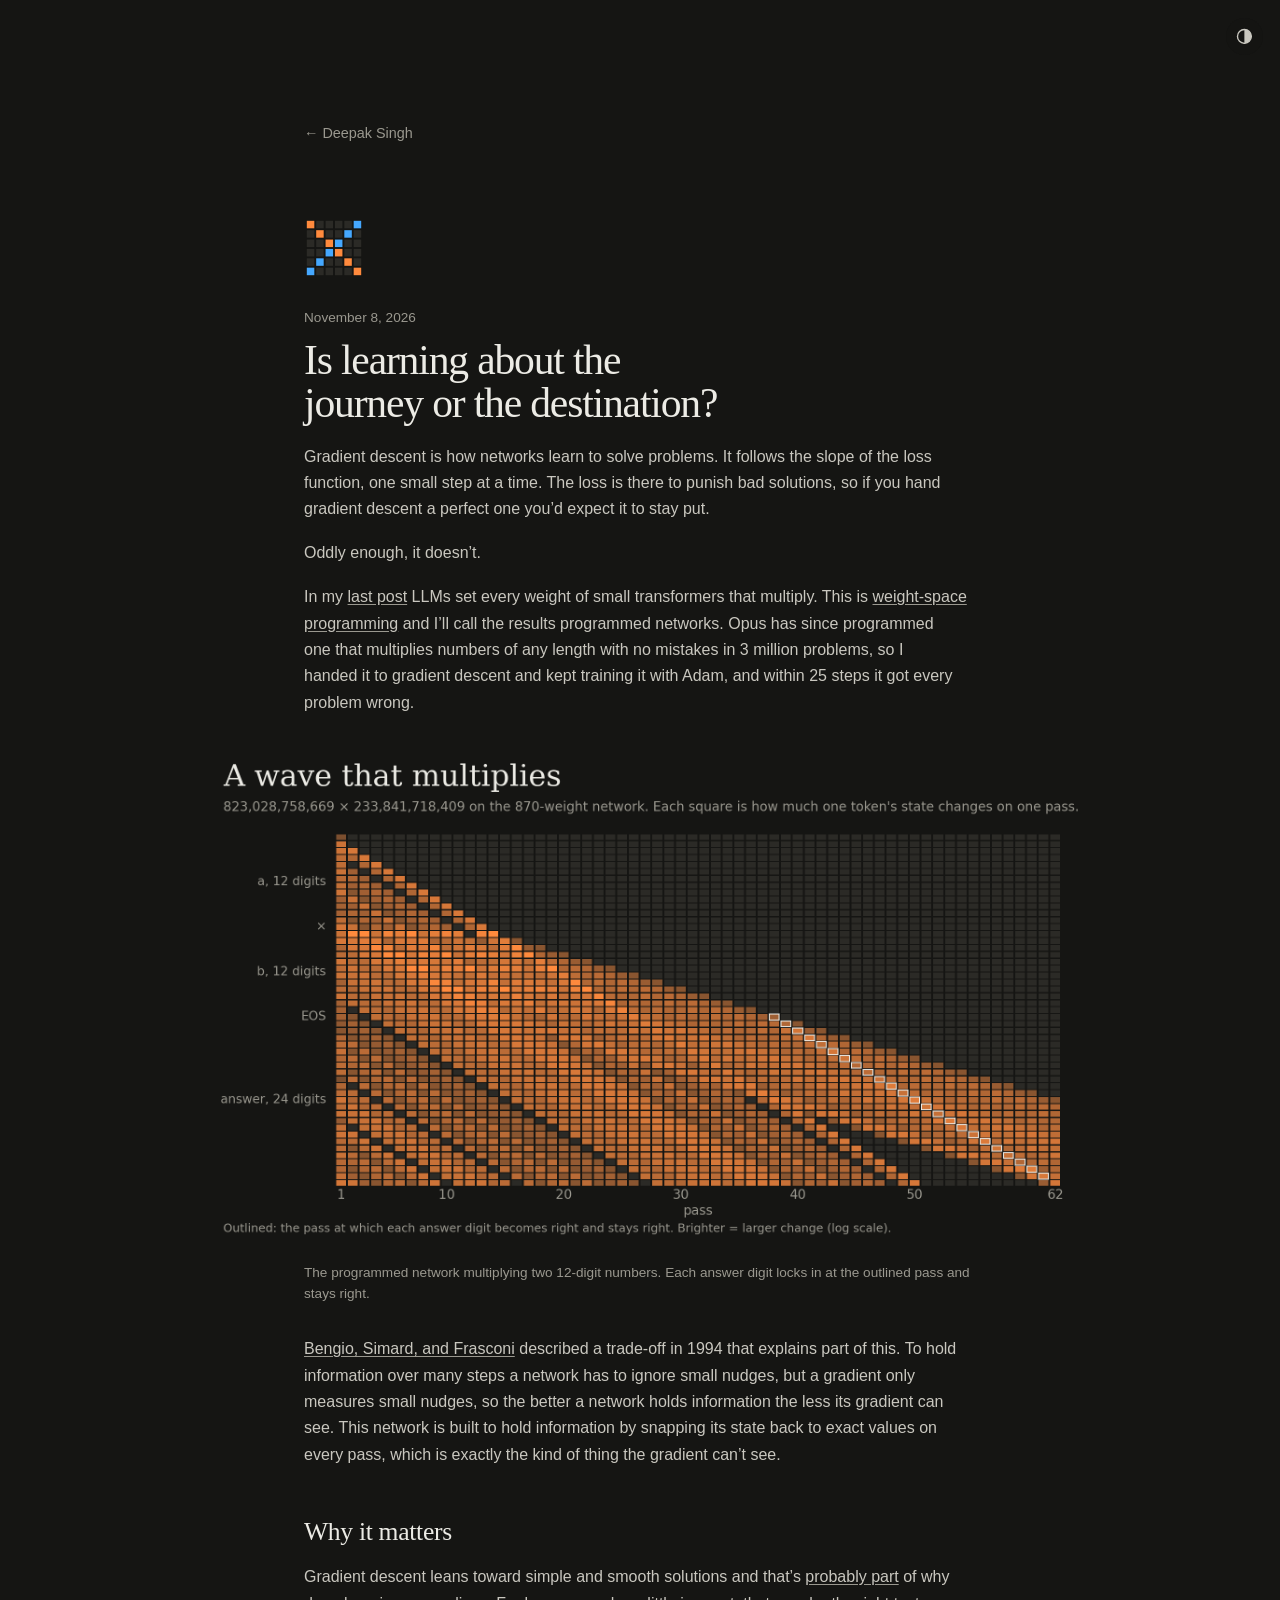
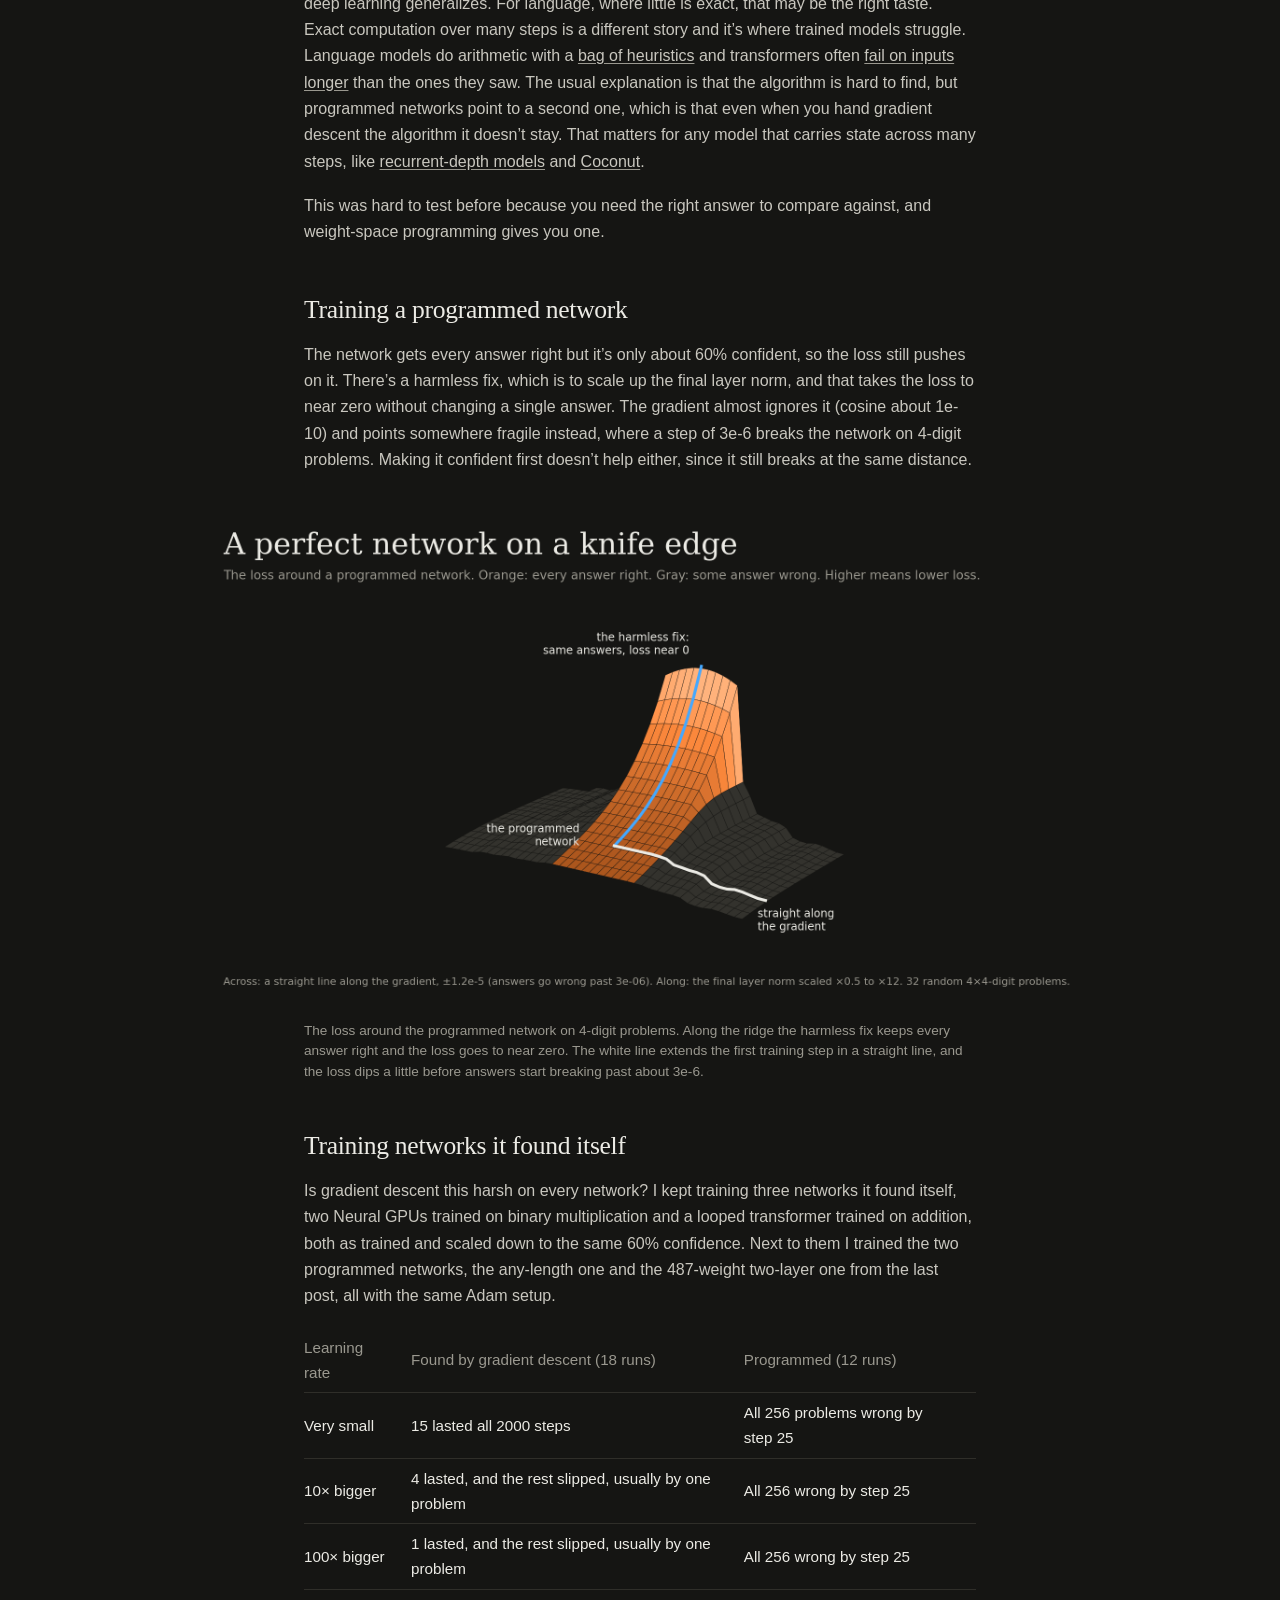
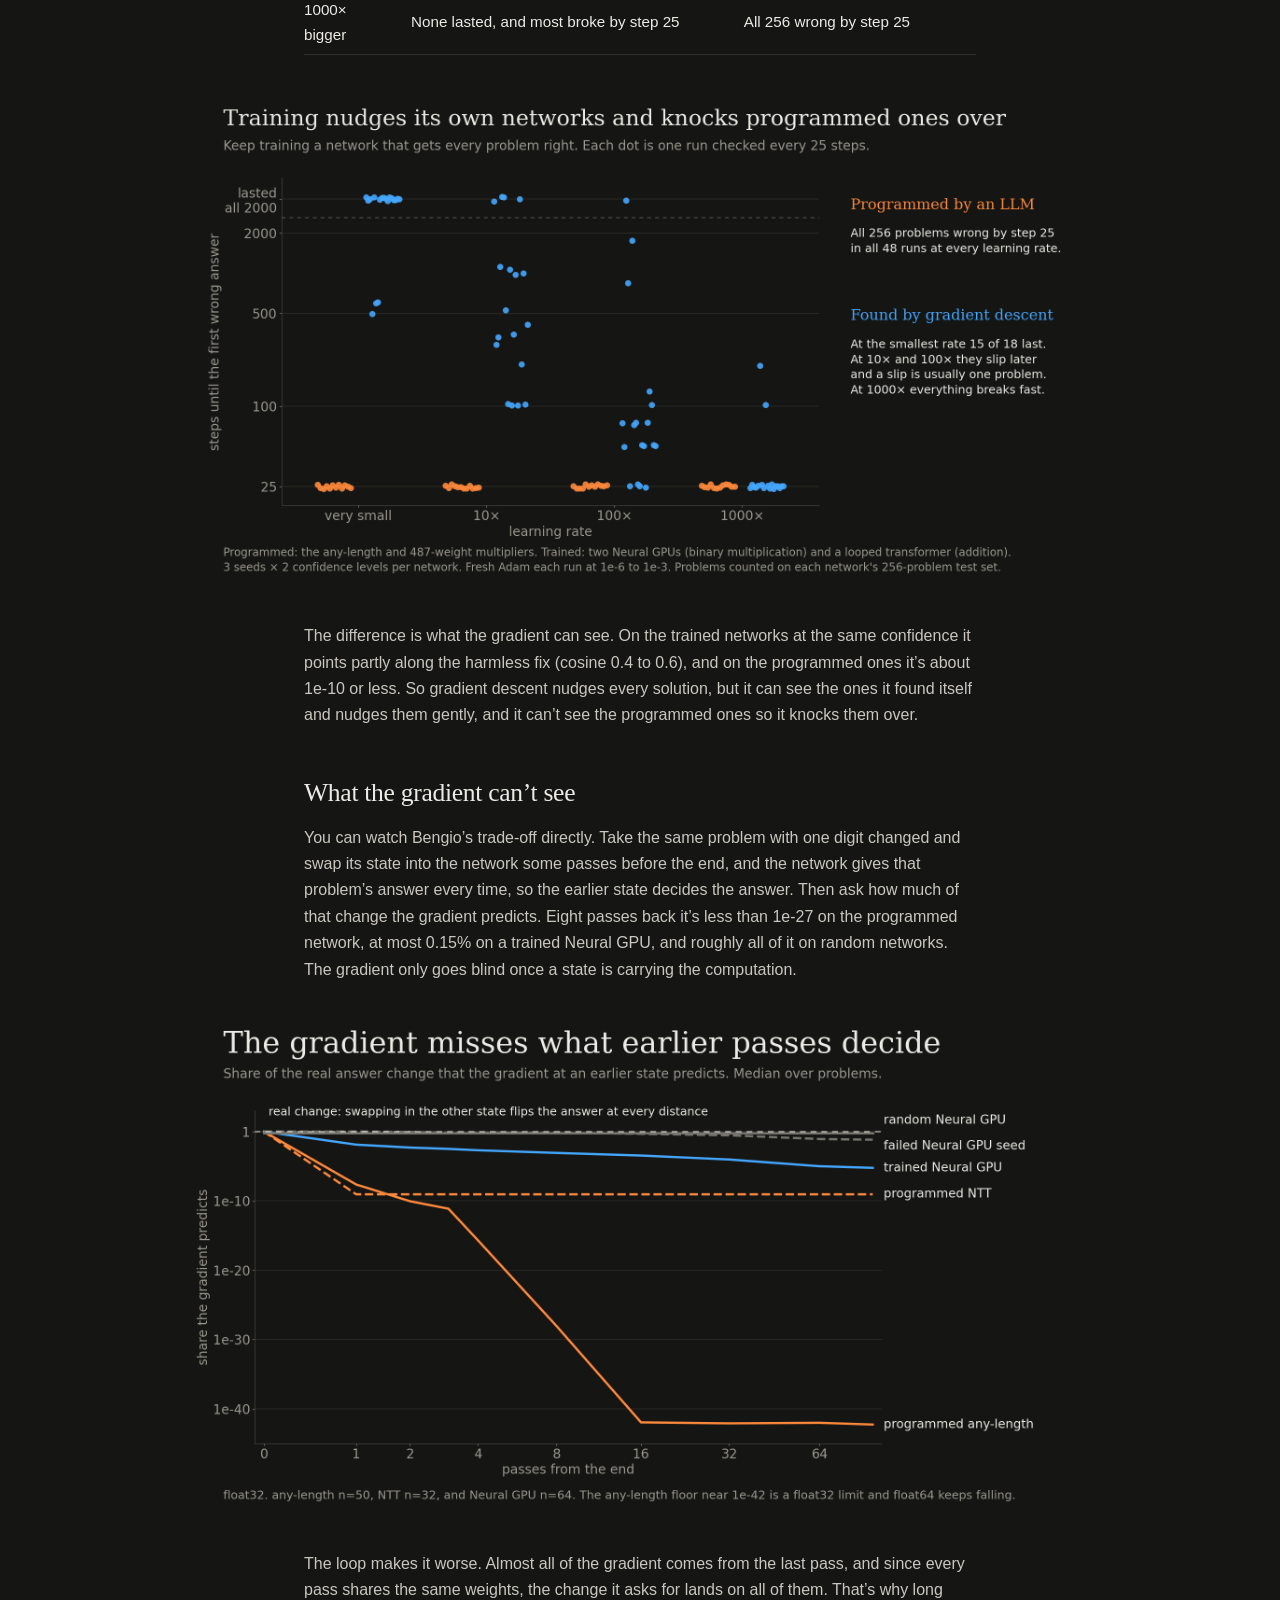
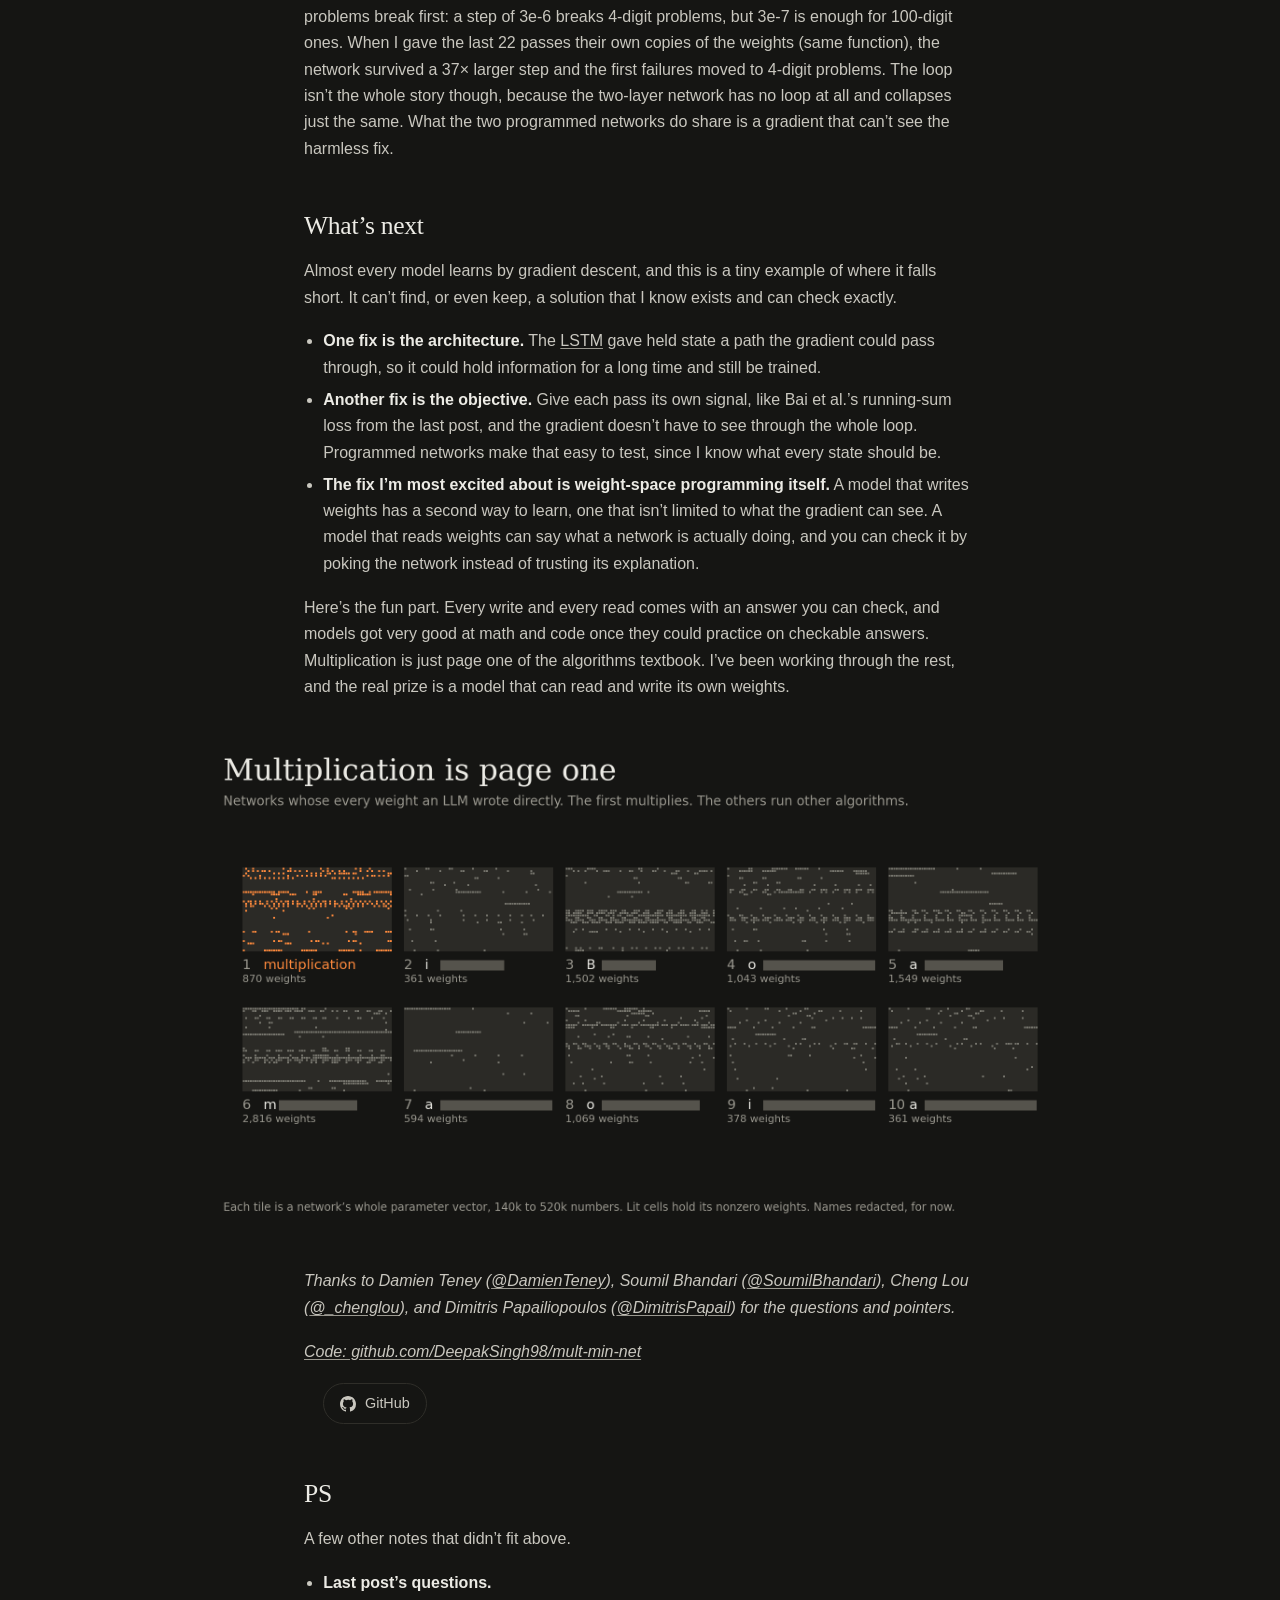
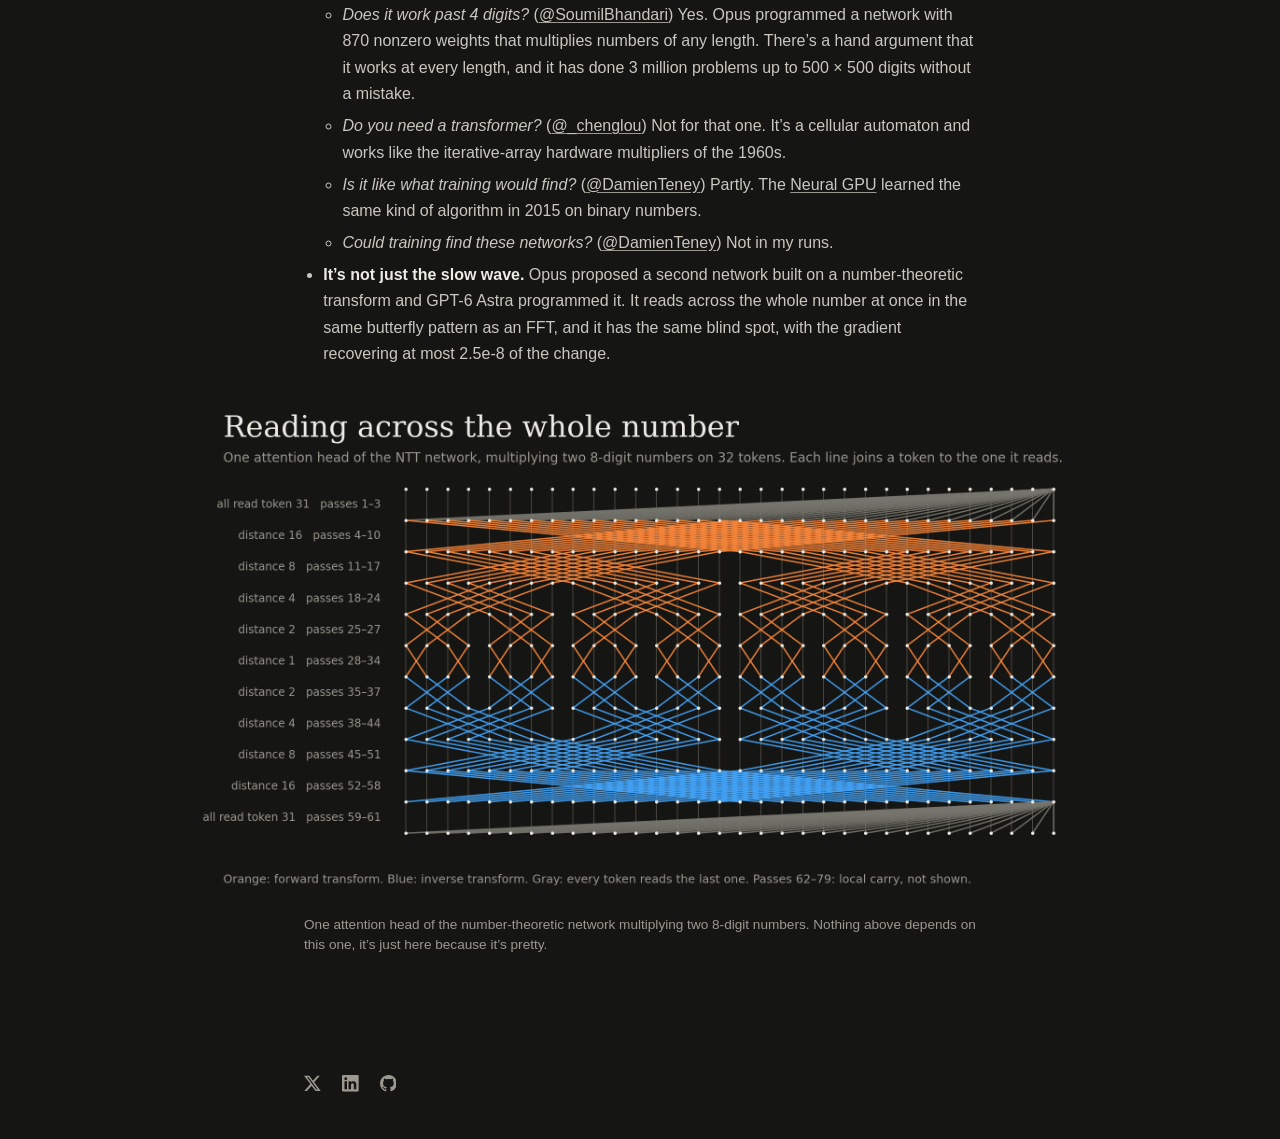
==== projects/journey-or-destination/index.html @ c7047b53 "Add the follow-up post: Is learning about the journey or the destination? Co-Authored-By: Claude Opu" ====
<!doctype html>
<html lang="en">
<head>
<meta charset="utf-8">
<meta name="viewport" content="width=device-width, initial-scale=1">
<title>Is learning about the journey or the destination? · Deepak Singh</title>
<meta name="description" content="Gradient descent is how networks learn to solve problems. If you hand it a perfect solution you’d expect it to stay put. Oddly enough, it doesn’t.">
<meta property="og:title" content="Is learning about the journey or the destination?">
<meta property="og:description" content="Gradient descent is how networks learn to solve problems. If you hand it a perfect solution you’d expect it to stay put. Oddly enough, it doesn’t.">
<meta property="og:type" content="article">
<meta property="og:url" content="https://deepaksingh98.github.io/projects/journey-or-destination/">
<meta property="og:image" content="https://deepaksingh98.github.io/projects/journey-or-destination/followup_landscape.png">
<meta name="twitter:card" content="summary_large_image">
<meta name="theme-color" content="#151513">
<link rel="icon" href="../../assets/favicon.svg" type="image/svg+xml">
<link rel="stylesheet" href="../../assets/style.css">
<script src="../../assets/theme.js"></script>
</head>
<body>
<div class="page">
  <button class="theme-toggle" type="button" aria-label="Toggle dark mode"><svg aria-hidden="true"><use href="../../assets/icons.svg#contrast"/></svg></button>
  <main>
    <a class="back" href="../../">← Deepak Singh</a>

    <article class="detail post">
      <svg class="icon" aria-hidden="true"><use href="../../assets/icons.svg#mult"/></svg>
      <p class="date">November 8, 2026</p>
      <h1>Is learning about the journey or the destination?</h1>

      <p>Gradient descent is how networks learn to solve problems. It follows the slope of the loss function, one small step at a time. The loss is there to punish bad solutions, so if you hand gradient descent a perfect one you’d expect it to stay put.</p>

      <p>Oddly enough, it doesn’t.</p>

      <p>In my <a href="https://deepaksingh98.github.io/projects/mult-min-net/">last post</a> LLMs set every weight of small transformers that multiply. This is <a href="https://rikiyat.github.io/blog/weight-space-programming/">weight-space programming</a> and I’ll call the results programmed networks. Opus has since programmed one that multiplies numbers of any length with no mistakes in 3 million problems, so I handed it to gradient descent and kept training it with Adam, and within 25 steps it got every problem wrong.</p>

      <figure>
        <img src="followup_anylen_wave.png" width="1920" height="1080" alt="A wave that multiplies">
        <figcaption>The programmed network multiplying two 12-digit numbers. Each answer digit locks in at the outlined pass and stays right.</figcaption>
      </figure>

      <p><a href="https://doi.org/10.1109/72.279181">Bengio, Simard, and Frasconi</a> described a trade-off in 1994 that explains part of this. To hold information over many steps a network has to ignore small nudges, but a gradient only measures small nudges, so the better a network holds information the less its gradient can see. This network is built to hold information by snapping its state back to exact values on every pass, which is exactly the kind of thing the gradient can’t see.</p>

      <h2>Why it matters</h2>
      <p>Gradient descent leans toward simple and smooth solutions and that’s <a href="https://arxiv.org/abs/2208.12591">probably part</a> of why deep learning generalizes. For language, where little is exact, that may be the right taste. Exact computation over many steps is a different story and it’s where trained models struggle. Language models do arithmetic with a <a href="https://arxiv.org/abs/2410.21272">bag of heuristics</a> and transformers often <a href="https://arxiv.org/abs/2207.02098">fail on inputs longer</a> than the ones they saw. The usual explanation is that the algorithm is hard to find, but programmed networks point to a second one, which is that even when you hand gradient descent the algorithm it doesn’t stay. That matters for any model that carries state across many steps, like <a href="https://arxiv.org/abs/2502.05171">recurrent-depth models</a> and <a href="https://arxiv.org/abs/2412.06769">Coconut</a>.</p>
      <p>This was hard to test before because you need the right answer to compare against, and weight-space programming gives you one.</p>

      <h2>Training a programmed network</h2>
      <p>The network gets every answer right but it’s only about 60% confident, so the loss still pushes on it. There’s a harmless fix, which is to scale up the final layer norm, and that takes the loss to near zero without changing a single answer. The gradient almost ignores it (cosine about 1e-10) and points somewhere fragile instead, where a step of 3e-6 breaks the network on 4-digit problems. Making it confident first doesn’t help either, since it still breaks at the same distance.</p>

      <figure>
        <img src="followup_landscape.png" width="1920" height="1080" alt="A perfect network on a knife edge" loading="lazy">
        <figcaption>The loss around the programmed network on 4-digit problems. Along the ridge the harmless fix keeps every answer right and the loss goes to near zero. The white line extends the first training step in a straight line, and the loss dips a little before answers start breaking past about 3e-6.</figcaption>
      </figure>

      <h2>Training networks it found itself</h2>
      <p>Is gradient descent this harsh on every network? I kept training three networks it found itself, two Neural GPUs trained on binary multiplication and a looped transformer trained on addition, both as trained and scaled down to the same 60% confidence. Next to them I trained the two programmed networks, the any-length one and the 487-weight two-layer one from the last post, all with the same Adam setup.</p>

      <table>
        <thead><tr><th>Learning rate</th><th>Found by gradient descent (18 runs)</th><th>Programmed (12 runs)</th></tr></thead>
        <tbody>
          <tr><td>Very small</td><td>15 lasted all 2000 steps</td><td>All 256 problems wrong by step 25</td></tr>
          <tr><td>10× bigger</td><td>4 lasted, and the rest slipped, usually by one problem</td><td>All 256 wrong by step 25</td></tr>
          <tr><td>100× bigger</td><td>1 lasted, and the rest slipped, usually by one problem</td><td>All 256 wrong by step 25</td></tr>
          <tr><td>1000× bigger</td><td>None lasted, and most broke by step 25</td><td>All 256 wrong by step 25</td></tr>
        </tbody>
      </table>

      <figure>
        <img src="followup_train.png" width="1920" height="1080" alt="Training nudges its own networks and knocks programmed ones over" loading="lazy">
      </figure>

      <p>The difference is what the gradient can see. On the trained networks at the same confidence it points partly along the harmless fix (cosine 0.4 to 0.6), and on the programmed ones it’s about 1e-10 or less. So gradient descent nudges every solution, but it can see the ones it found itself and nudges them gently, and it can’t see the programmed ones so it knocks them over.</p>

      <h2>What the gradient can’t see</h2>
      <p>You can watch Bengio’s trade-off directly. Take the same problem with one digit changed and swap its state into the network some passes before the end, and the network gives that problem’s answer every time, so the earlier state decides the answer. Then ask how much of that change the gradient predicts. Eight passes back it’s less than 1e-27 on the programmed network, at most 0.15% on a trained Neural GPU, and roughly all of it on random networks. The gradient only goes blind once a state is carrying the computation.</p>

      <figure>
        <img src="followup_tension.png" width="1920" height="1080" alt="The gradient misses what earlier passes decide" loading="lazy">
      </figure>

      <p>The loop makes it worse. Almost all of the gradient comes from the last pass, and since every pass shares the same weights, the change it asks for lands on all of them. That’s why long problems break first: a step of 3e-6 breaks 4-digit problems, but 3e-7 is enough for 100-digit ones. When I gave the last 22 passes their own copies of the weights (same function), the network survived a 37× larger step and the first failures moved to 4-digit problems. The loop isn’t the whole story though, because the two-layer network has no loop at all and collapses just the same. What the two programmed networks do share is a gradient that can’t see the harmless fix.</p>

      <h2>What’s next</h2>
      <p>Almost every model learns by gradient descent, and this is a tiny example of where it falls short. It can’t find, or even keep, a solution that I know exists and can check exactly.</p>

      <ul>
        <li><strong>One fix is the architecture.</strong> The <a href="https://doi.org/10.1162/neco.1997.9.8.1735">LSTM</a> gave held state a path the gradient could pass through, so it could hold information for a long time and still be trained.</li>
        <li><strong>Another fix is the objective.</strong> Give each pass its own signal, like Bai et al.’s running-sum loss from the last post, and the gradient doesn’t have to see through the whole loop. Programmed networks make that easy to test, since I know what every state should be.</li>
        <li><strong>The fix I’m most excited about is weight-space programming itself.</strong> A model that writes weights has a second way to learn, one that isn’t limited to what the gradient can see. A model that reads weights can say what a network is actually doing, and you can check it by poking the network instead of trusting its explanation.</li>
      </ul>

      <p>Here’s the fun part. Every write and every read comes with an answer you can check, and models got very good at math and code once they could practice on checkable answers. Multiplication is just page one of the algorithms textbook. I’ve been working through the rest, and the real prize is a model that can read and write its own weights.</p>

      <figure>
        <img src="followup_teaser.png" width="1920" height="1080" alt="Multiplication is page one: the multiplier's weights next to nine other programmed networks with their names redacted" loading="lazy">
      </figure>

      <p><em>Thanks to Damien Teney (<a href="https://x.com/DamienTeney">@DamienTeney</a>), Soumil Bhandari (<a href="https://x.com/SoumilBhandari">@SoumilBhandari</a>), Cheng Lou (<a href="https://x.com/_chenglou">@_chenglou</a>), and Dimitris Papailiopoulos (<a href="https://x.com/DimitrisPapail">@DimitrisPapail</a>) for the questions and pointers.</em></p>

      <p><em><a href="https://github.com/DeepakSingh98/mult-min-net/tree/main/followup">Code: github.com/DeepakSingh98/mult-min-net</a></em></p>

      <ul class="links">
        <li><a href="https://github.com/DeepakSingh98/mult-min-net/tree/main/followup"><svg aria-hidden="true"><use href="../../assets/icons.svg#github"/></svg>GitHub</a></li>
      </ul>

      <h2>PS</h2>
      <p>A few other notes that didn’t fit above.</p>
      <ul>
        <li><strong>Last post’s questions.</strong>
          <ul>
            <li><em>Does it work past 4 digits?</em> (<a href="https://x.com/SoumilBhandari">@SoumilBhandari</a>) Yes. Opus programmed a network with 870 nonzero weights that multiplies numbers of any length. There’s a hand argument that it works at every length, and it has done 3 million problems up to 500 × 500 digits without a mistake.</li>
            <li><em>Do you need a transformer?</em> (<a href="https://x.com/_chenglou">@_chenglou</a>) Not for that one. It’s a cellular automaton and works like the iterative-array hardware multipliers of the 1960s.</li>
            <li><em>Is it like what training would find?</em> (<a href="https://x.com/DamienTeney">@DamienTeney</a>) Partly. The <a href="https://arxiv.org/abs/1511.08228">Neural GPU</a> learned the same kind of algorithm in 2015 on binary numbers.</li>
            <li><em>Could training find these networks?</em> (<a href="https://x.com/DamienTeney">@DamienTeney</a>) Not in my runs.</li>
          </ul>
        </li>
        <li><strong>It’s not just the slow wave.</strong> Opus proposed a second network built on a number-theoretic transform and GPT-6 Astra programmed it. It reads across the whole number at once in the same butterfly pattern as an FFT, and it has the same blind spot, with the gradient recovering at most 2.5e-8 of the change.</li>
      </ul>

      <figure>
        <img src="followup_ntt_butterfly.png" width="1920" height="1080" alt="Reading across the whole number" loading="lazy">
        <figcaption>One attention head of the number-theoretic network multiplying two 8-digit numbers. Nothing above depends on this one, it’s just here because it’s pretty.</figcaption>
      </figure>
    </article>
  </main>

  <footer class="social">
    <a href="https://x.com/deepaksinghml" aria-label="X" title="X"><svg aria-hidden="true"><use href="../../assets/icons.svg#x"/></svg></a>
    <a href="https://www.linkedin.com/in/deepak-t-singh/" aria-label="LinkedIn" title="LinkedIn"><svg aria-hidden="true"><use href="../../assets/icons.svg#linkedin"/></svg></a>
    <a href="https://github.com/DeepakSingh98" aria-label="GitHub" title="GitHub"><svg aria-hidden="true"><use href="../../assets/icons.svg#github"/></svg></a>
  </footer>
</div>
</body>
</html>
---- assets/style.css ----
/* Personal site. Plain CSS, no build step, no external fonts or scripts. */
/* Dark by default; the toggle sets data-theme="light" for the light palette. Rules: style/STYLE.md. */
:root {
  --paper: #151513;
  --ink: #ecebe5;
  --ink-2: #c9c7bf;
  --mute: #9a988f;
  --rule: #2f2e29;
  --wash: #21201d;
  --cell: #2b2a26;
  --accent: #ff8a3d;
  --blue: #45a8ff;
  --green: #6fd08c;
  --serif: "Iowan Old Style", Charter, "Bitstream Charter", "Sitka Text", Cambria, Georgia, serif;
  --sans: -apple-system, BlinkMacSystemFont, "Segoe UI", "Helvetica Neue", Helvetica, Arial, sans-serif;
  --mono: ui-monospace, SFMono-Regular, Menlo, Consolas, "Liberation Mono", monospace;
  --column: 42rem;
  --plate: 56rem;
  color-scheme: dark;
}
:root[data-theme="light"] {
  --paper: #f8f6f0;
  --ink: #1a1b1a;
  --ink-2: #3b3d39;
  --mute: #6a6c64;
  --rule: #e2ded3;
  --wash: #efebe1;
  --cell: #e2ded3;
  --accent: #b44f0a;
  --blue: #1b6fc4;
  --green: #1f8a52;
  color-scheme: light;
}

* { box-sizing: border-box; }
html { -webkit-text-size-adjust: 100%; text-size-adjust: 100%; }
body {
  margin: 0;
  background: var(--paper);
  color: var(--ink);
  font: 16px/1.65 var(--sans);
  font-feature-settings: "kern", "liga";
  -webkit-font-smoothing: antialiased;
  transition: background-color 0.25s ease, color 0.25s ease;
}
a { color: inherit; }
::selection { background: var(--accent); color: #151513; }
img { display: block; max-width: 100%; }
:focus-visible { outline: 2px solid var(--accent); outline-offset: 3px; border-radius: 3px; }

/* Layout: one column, footer pinned to the bottom of short pages. */
.page {
  max-width: calc(var(--column) + 4rem);
  min-height: 100vh;
  min-height: 100svh;
  margin: 0 auto;
  padding: 7.5rem 2rem 2.5rem;
  display: flex;
  flex-direction: column;
}
main { flex: 1; }

.theme-toggle {
  position: absolute;
  top: 1.1rem;
  right: 1.1rem;
  z-index: 2;
  width: 2.3rem;
  height: 2.3rem;
  display: grid;
  place-items: center;
  padding: 0;
  border: 0;
  border-radius: 999px;
  background: color-mix(in srgb, var(--paper) 70%, transparent);
  -webkit-backdrop-filter: blur(8px);
  backdrop-filter: blur(8px);
  color: var(--ink-2);
  cursor: pointer;
  transition: color 0.18s ease, background-color 0.18s ease;
}
.theme-toggle:hover { color: var(--ink); background: var(--paper); }
.theme-toggle svg { width: 1.05rem; height: 1.05rem; }

h1 { font: 400 3rem/1.05 var(--serif); letter-spacing: -0.028em; margin: 0; text-wrap: balance; }
h2 { font: 400 1.6rem/1.25 var(--serif); letter-spacing: -0.012em; color: var(--ink); margin: 0 0 1.2rem; }
.lede { font: 400 1.3rem/1.5 var(--serif); letter-spacing: -0.006em; margin: 0; text-wrap: pretty; }

/* Home: edge-to-edge photo that dissolves into the page, the name set where it fades. */
.hero { position: relative; margin: 0; aspect-ratio: 4 / 1; min-height: 200px; overflow: hidden; }
.hero img { width: 100%; height: 100%; object-fit: cover; object-position: 20% 100%; }
.hero::after { content: ""; position: absolute; inset: 0 0 -2px; background: linear-gradient(to bottom, transparent 88%, var(--paper) 100%); }
:root:not([data-theme="light"]) .hero img { filter: brightness(0.82) saturate(0.9); }
.hero figcaption {
  position: absolute;
  z-index: 1;
  bottom: 0.9rem;
  right: max(2rem, calc((100% - var(--column)) / 2));
  font-size: 0.72rem;
  color: var(--mute);
}
.home { min-height: 0; padding-top: 1.6rem; padding-bottom: 7rem; position: relative; }

.social { display: flex; align-items: center; gap: 0.35rem; margin: 0.9rem 0 0 -0.45rem; }
.social a { display: grid; place-items: center; width: 2rem; height: 2rem; border-radius: 999px; color: var(--mute); transition: color 0.18s ease, background-color 0.18s ease; }
.social a:hover { color: var(--ink); background: var(--wash); }
.social svg { width: 1.05rem; height: 1.05rem; }

.about { max-width: 34rem; margin-top: 3.5rem; }
.about p { margin: 0 0 1rem; color: var(--ink-2); text-wrap: pretty; }
.about .lede { color: var(--ink); margin-bottom: 1.5rem; }
.bio { list-style: none; margin: 0 0 1.5rem; padding: 0; color: var(--ink-2); }
.bio li { position: relative; padding-left: 1.1rem; margin-bottom: 0.4rem; text-wrap: pretty; }
.bio li::before { content: ""; position: absolute; left: 0; top: 0.82em; width: 0.42rem; height: 1px; background: var(--mute); }

.work { margin-top: 4.5rem; }

/* Project list */
.projects { list-style: none; margin: -0.7rem 0; padding: 0; }
.project {
  display: grid;
  grid-template-columns: 2.75rem 1fr auto;
  gap: 1.1rem;
  align-items: center;
  margin: 0 -0.8rem;
  padding: 0.7rem 0.8rem;
  border-radius: 12px;
  text-decoration: none;
  transition: background-color 0.18s ease;
}
.project:hover { background: var(--wash); }
.project .name { display: block; font: 400 1.25rem/1.3 var(--serif); letter-spacing: -0.008em; }
.project .desc { display: block; font-size: 0.9rem; line-height: 1.45; color: var(--mute); margin-top: 0.1rem; text-wrap: balance; }
.project .arrow { color: var(--accent); opacity: 0; transform: translateX(-5px); transition: opacity 0.18s ease, transform 0.18s ease; }
.project:hover .arrow, .project:focus-visible .arrow { opacity: 1; transform: none; }
.icon { display: block; width: 2.75rem; height: 2.75rem; color: var(--ink); }

/* Project page */
.back { display: inline-block; font-size: 0.9rem; color: var(--mute); text-decoration: none; margin-bottom: 4.5rem; transition: color 0.18s ease; }
.back:hover { color: var(--ink); }
.detail { max-width: 34rem; }
.detail .icon { width: 3.75rem; height: 3.75rem; margin-bottom: 1.8rem; }
.detail h1 { margin-bottom: 1.1rem; }
.detail .lede { margin-bottom: 1.4rem; }
.detail p { margin: 0 0 1.1rem; color: var(--ink-2); text-wrap: pretty; }
.detail figure { margin: 2rem 0; }
.detail figure img { width: 100%; height: auto; }
:root[data-theme="light"] .detail figure img { border-radius: 10px; }
.links { list-style: none; display: flex; flex-wrap: wrap; gap: 0.7rem; margin: 2.4rem 0 0; padding: 0; }
.links a {
  display: inline-flex;
  align-items: center;
  gap: 0.55rem;
  padding: 0.5rem 1rem;
  border: 1px solid var(--rule);
  border-radius: 999px;
  font-size: 0.9rem;
  text-decoration: none;
  transition: background-color 0.18s ease, border-color 0.18s ease;
}
.links a:hover { background: var(--wash); border-color: var(--wash); }
.links svg { width: 1rem; height: 1rem; }
.links .ext { color: var(--mute); }

footer.social { margin-top: 5rem; }

/* Long-form post on a project page */
.post { max-width: var(--column); }
.post .date { font-size: 0.85rem; color: var(--mute); margin: 0 0 0.6rem; }
.post h1 { font-size: 2.6rem; }
.post h2 { margin: 3rem 0 1rem; }
.post ul { margin: 0 0 1.1rem; padding-left: 1.2rem; color: var(--ink-2); }
.post li { margin-bottom: 0.35rem; text-wrap: pretty; }
.post li > ul { margin: 0.35rem 0 0; }
.post strong { color: var(--ink); font-weight: 600; }
.post code { font-family: var(--mono); font-size: 0.85em; padding: 0.05em 0.3em; border-radius: 4px; background: var(--wash); color: var(--ink); }
.post p a, .post li a { text-decoration-color: var(--mute); text-underline-offset: 0.15em; }
.post p a:hover, .post li a:hover { text-decoration-color: var(--accent); }
.post table { border-collapse: collapse; margin: 0.4rem 0 1.4rem; font-size: 0.95rem; }
.post th, .post td { padding: 0.45rem 1.4rem 0.45rem 0; border-bottom: 1px solid var(--rule); text-align: left; }
.post th { font-weight: 500; color: var(--mute); }
.post .num { text-align: right; padding-right: 0; font-variant-numeric: tabular-nums; }
.post figure { margin: 2rem 0; }
.detail figcaption { margin-top: 0.7rem; font-size: 0.85rem; line-height: 1.5; color: var(--mute); text-wrap: pretty; }

/* Plates run wider than the text; their captions stay on the reading column. */
@media (min-width: 62rem) {
  .post figure { width: var(--plate); margin-left: calc((var(--column) - var(--plate)) / 2); }
  .post figcaption { max-width: var(--column); margin-left: auto; margin-right: auto; }
}

@media (max-width: 640px) {
  .page { padding: 4.5rem 1.4rem 2rem; }
  .theme-toggle { top: 0.8rem; right: 0.8rem; }
  h1 { font-size: 2.5rem; }
  .post h1 { font-size: 2.05rem; }
  h2, .post h2 { font-size: 1.4rem; }
  .hero { aspect-ratio: auto; height: 210px; }
  .hero img { object-position: 15% 100%; }
  .hero figcaption { right: 1.4rem; bottom: 0.7rem; }
  .home { padding-top: 1.2rem; padding-bottom: 4.5rem; }
  .about { margin-top: 2.6rem; }
  .work { margin-top: 3.5rem; }
  .projects { margin: -0.5rem 0; }
  .project .arrow { display: none; }
  .back { margin-bottom: 3.2rem; }
}
@media (prefers-reduced-motion: reduce) {
  * { transition: none !important; }
}
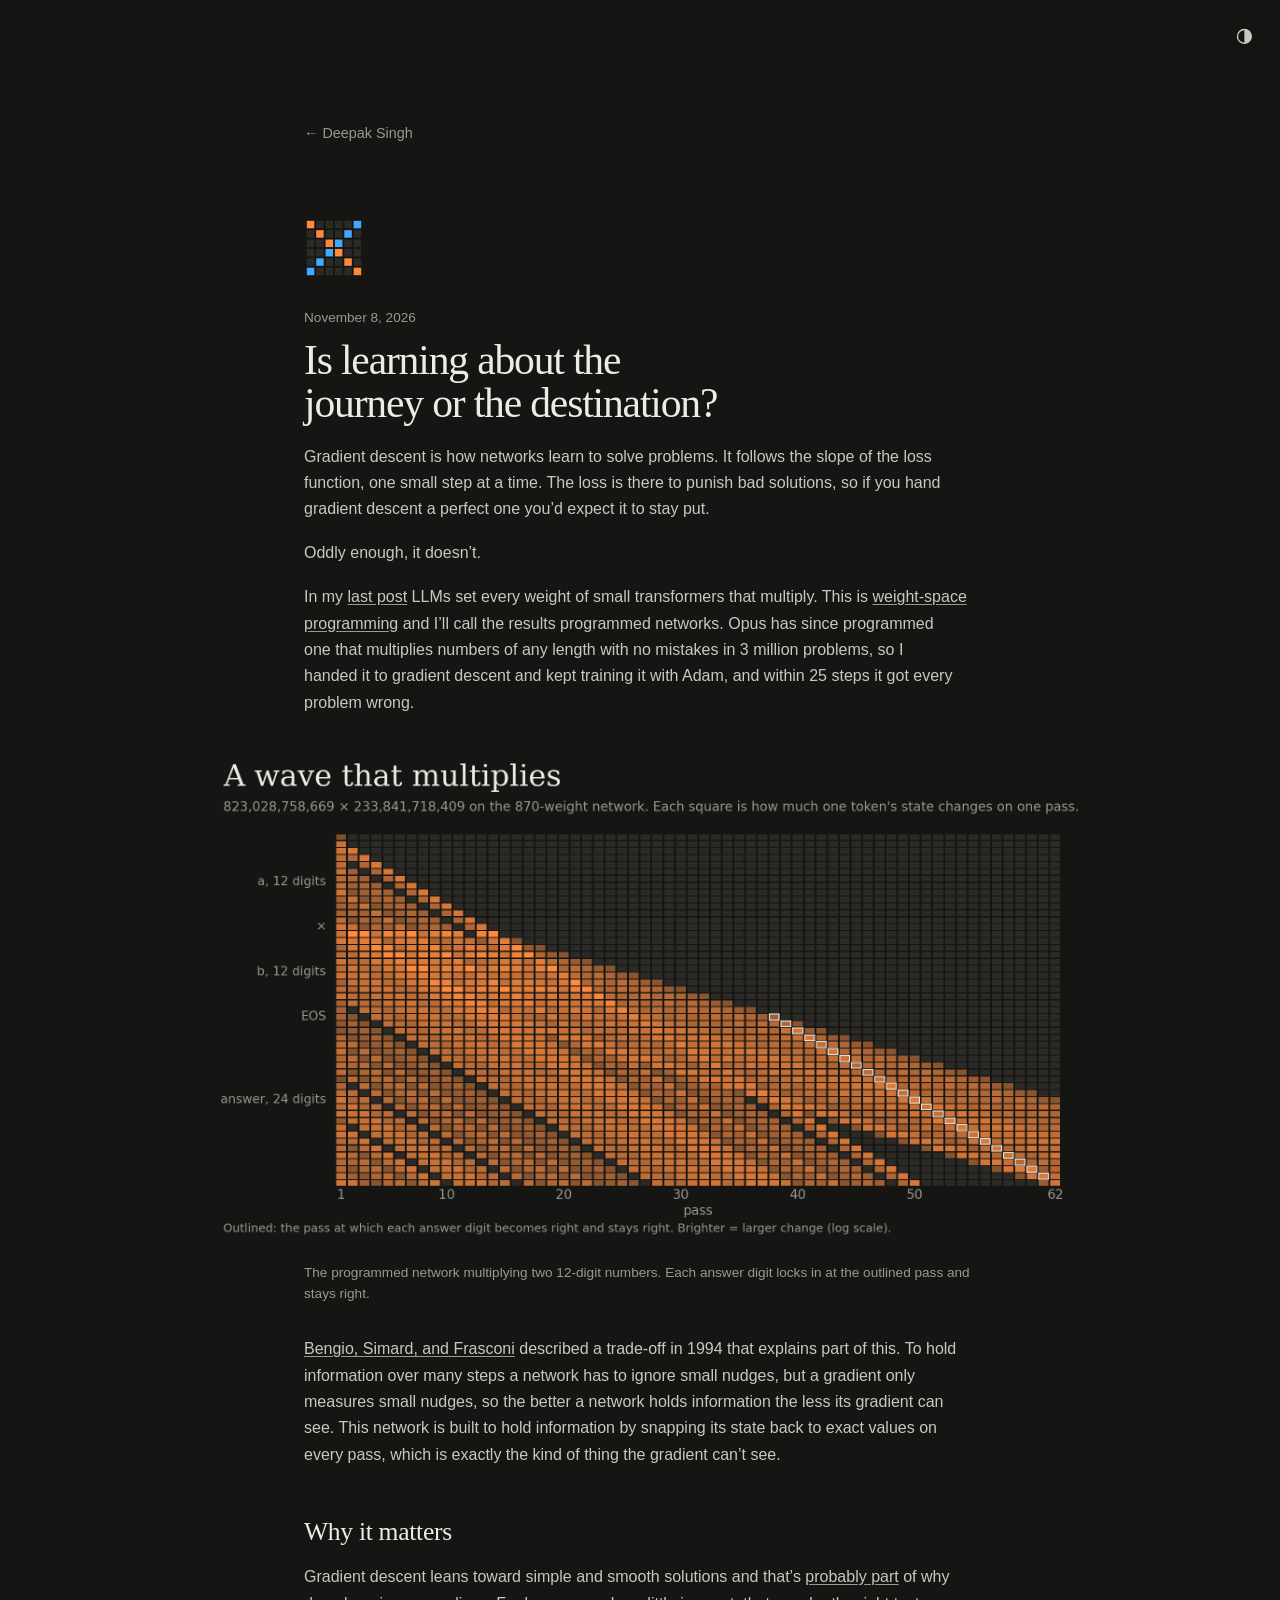
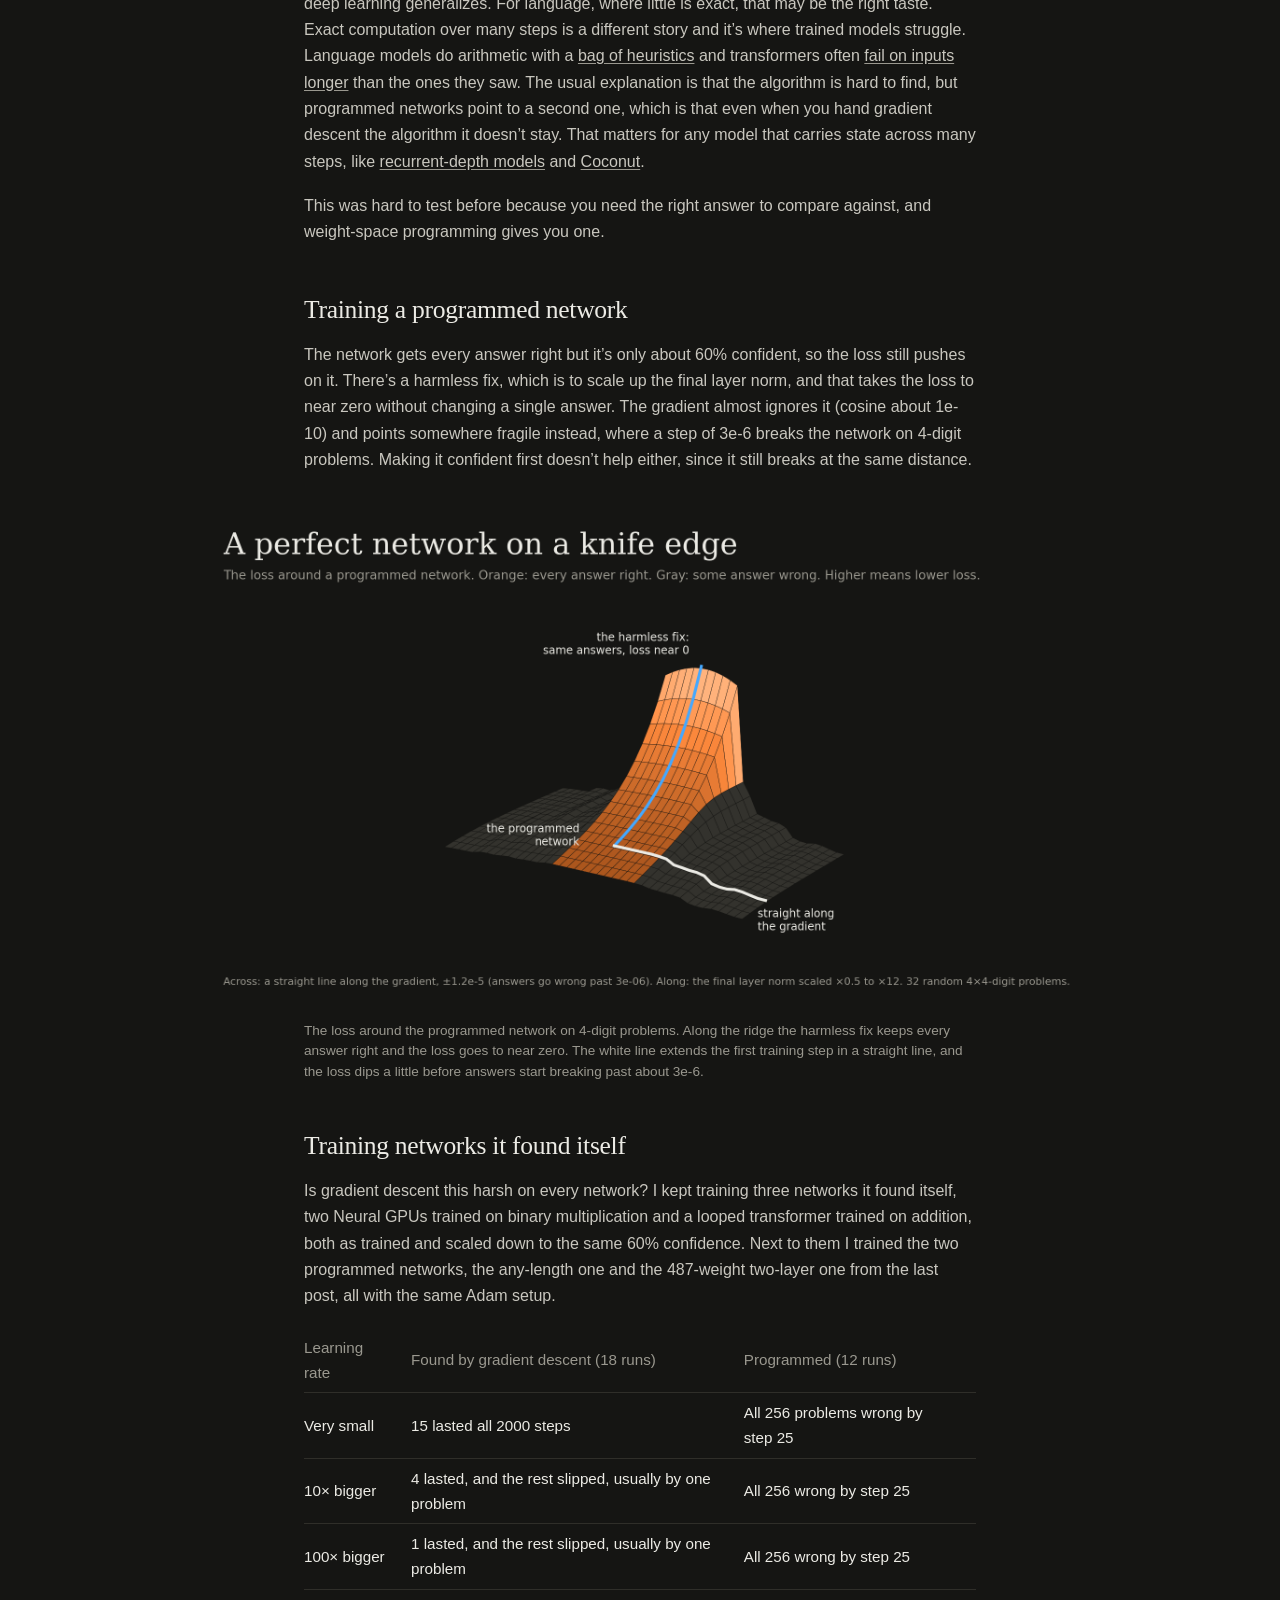
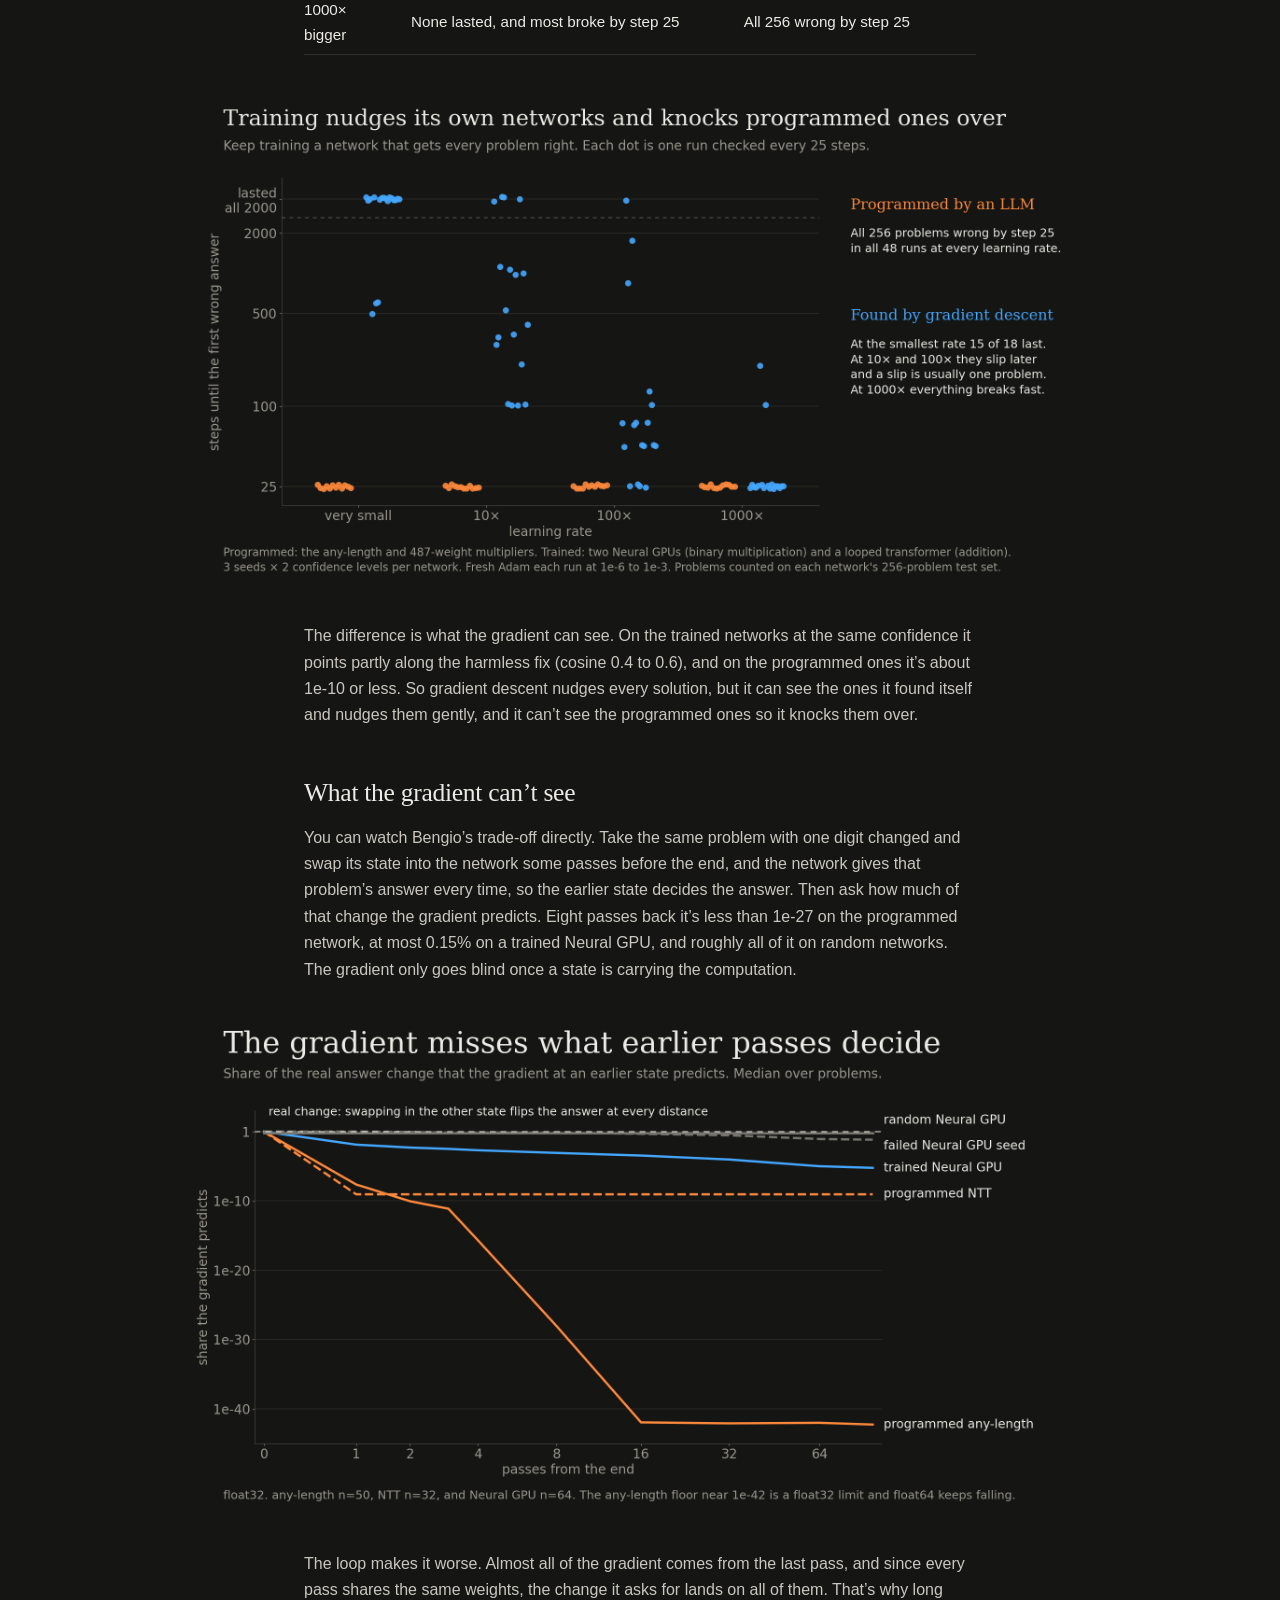
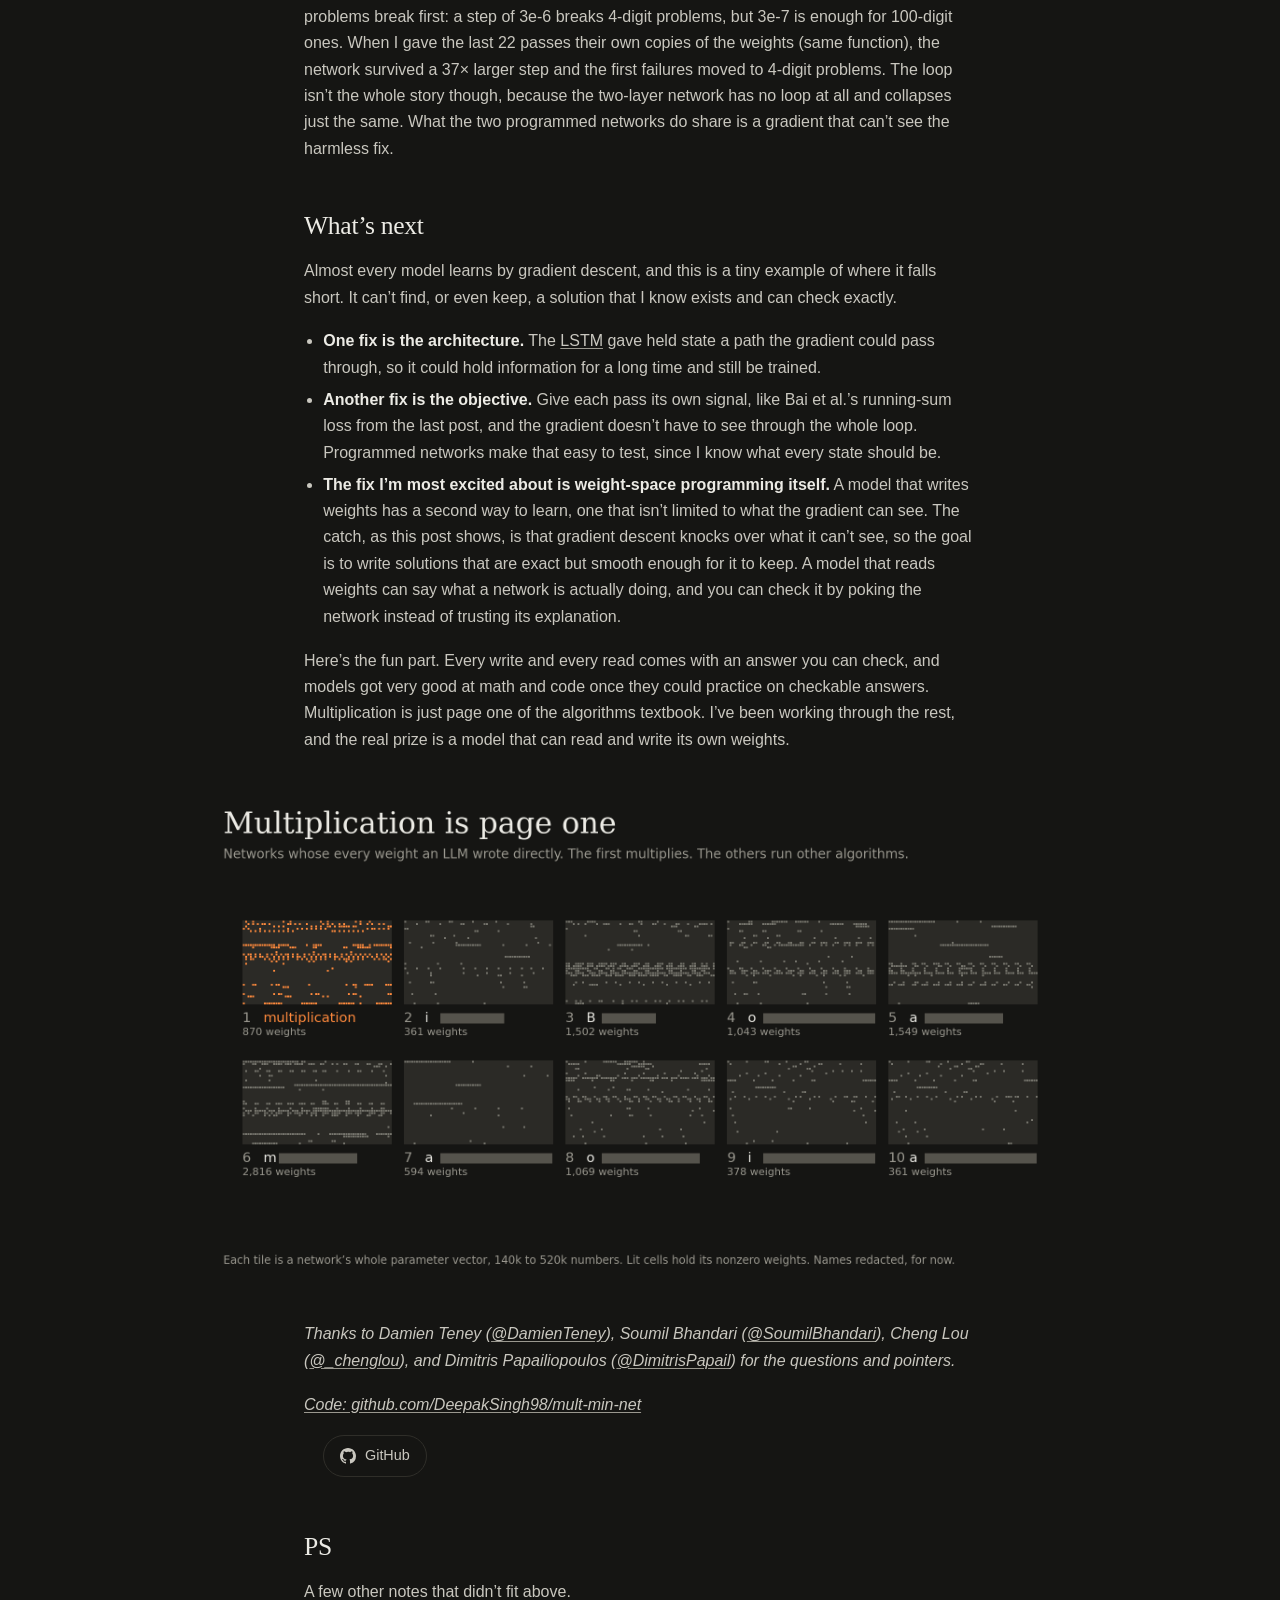
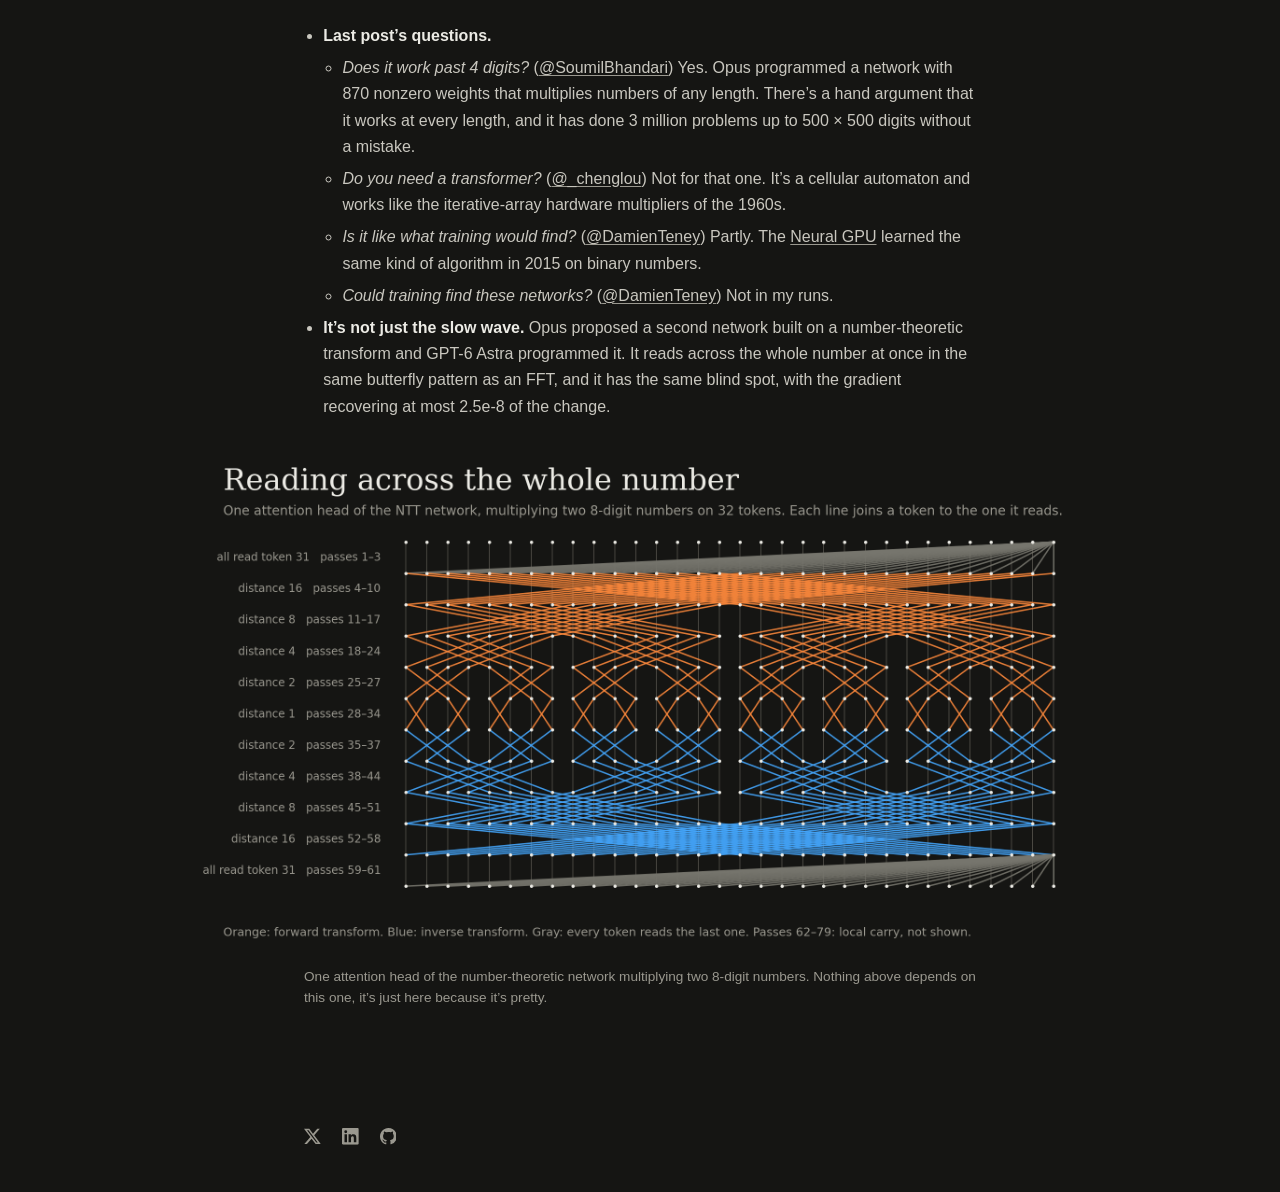
==== commit 18595a2c: "Follow-up post: the goal is written solutions smooth enough for gradient descent to keep Co-Authored" ====
--- a/projects/journey-or-destination/index.html
+++ b/projects/journey-or-destination/index.html
@@ -86,7 +86,7 @@
       <ul>
         <li><strong>One fix is the architecture.</strong> The <a href="https://doi.org/10.1162/neco.1997.9.8.1735">LSTM</a> gave held state a path the gradient could pass through, so it could hold information for a long time and still be trained.</li>
         <li><strong>Another fix is the objective.</strong> Give each pass its own signal, like Bai et al.’s running-sum loss from the last post, and the gradient doesn’t have to see through the whole loop. Programmed networks make that easy to test, since I know what every state should be.</li>
-        <li><strong>The fix I’m most excited about is weight-space programming itself.</strong> A model that writes weights has a second way to learn, one that isn’t limited to what the gradient can see. A model that reads weights can say what a network is actually doing, and you can check it by poking the network instead of trusting its explanation.</li>
+        <li><strong>The fix I’m most excited about is weight-space programming itself.</strong> A model that writes weights has a second way to learn, one that isn’t limited to what the gradient can see. The catch, as this post shows, is that gradient descent knocks over what it can’t see, so the goal is to write solutions that are exact but smooth enough for it to keep. A model that reads weights can say what a network is actually doing, and you can check it by poking the network instead of trusting its explanation.</li>
       </ul>
 
       <p>Here’s the fun part. Every write and every read comes with an answer you can check, and models got very good at math and code once they could practice on checkable answers. Multiplication is just page one of the algorithms textbook. I’ve been working through the rest, and the real prize is a model that can read and write its own weights.</p>
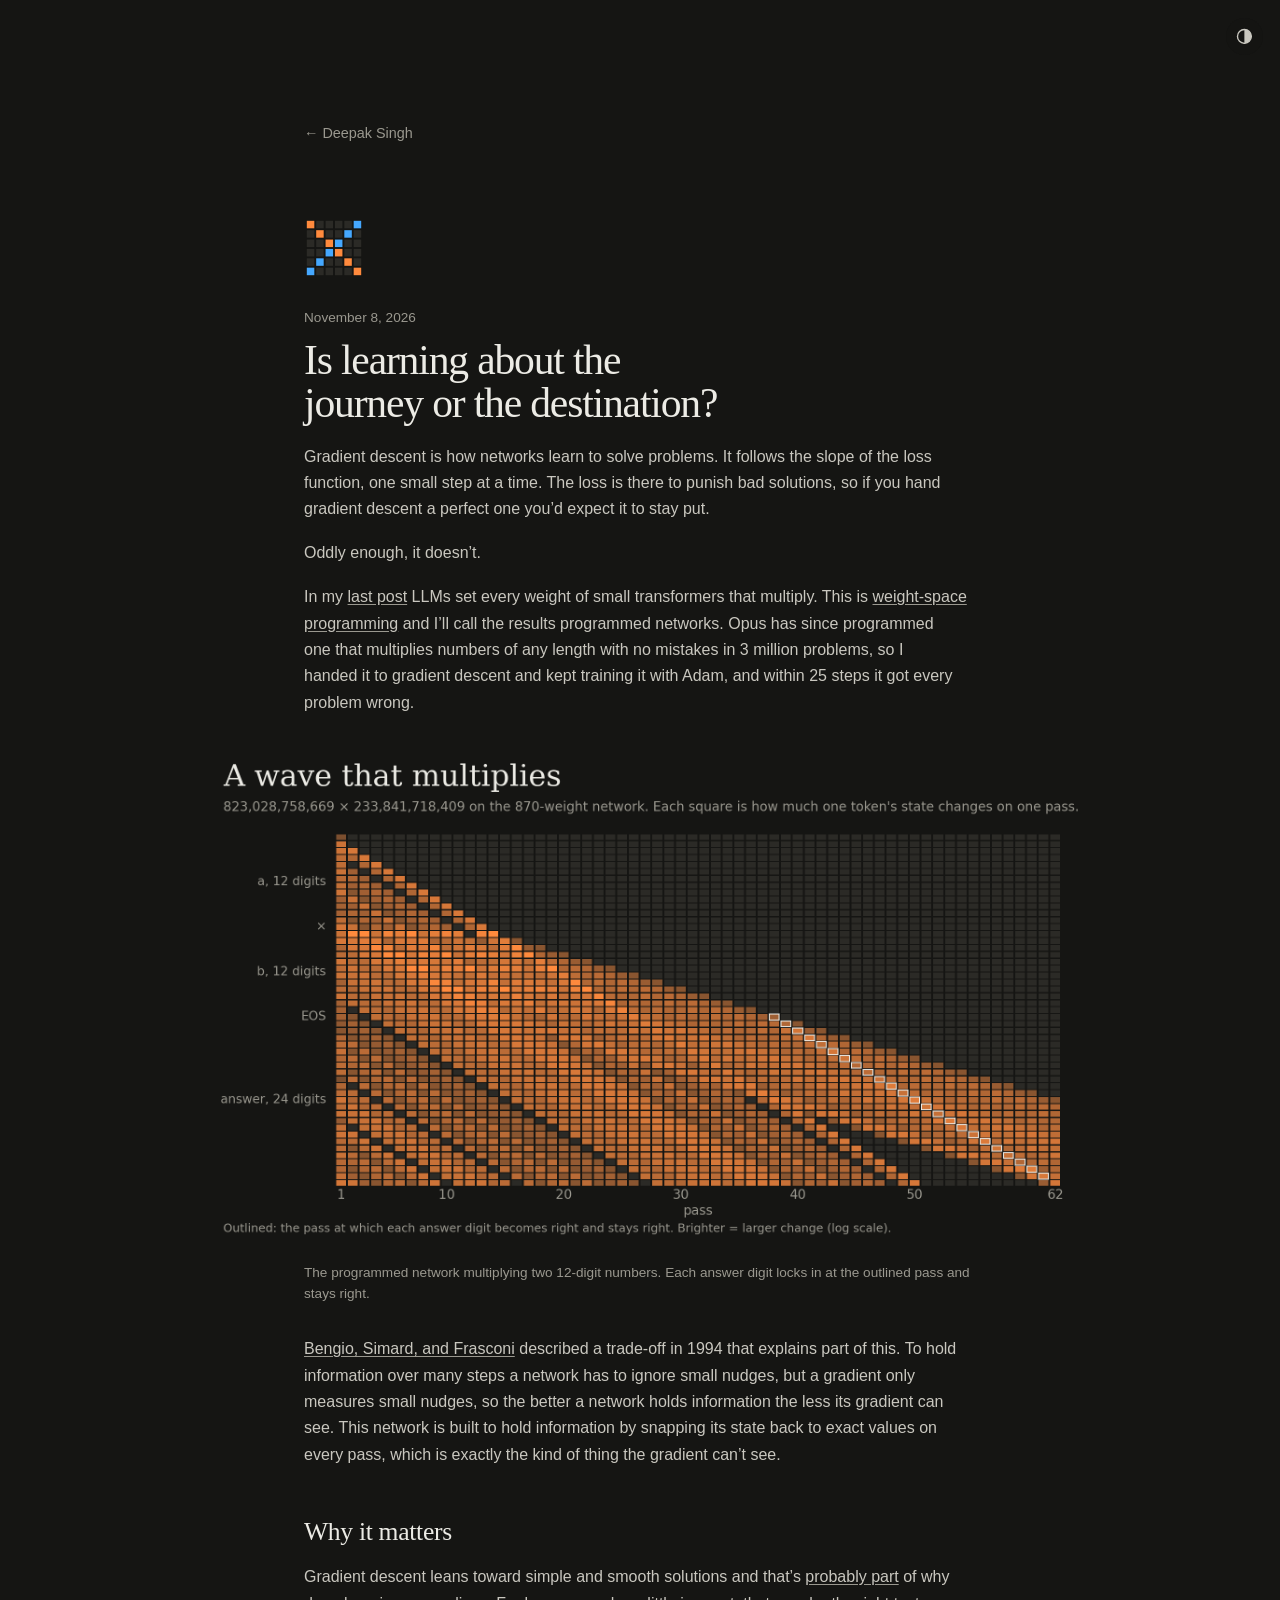
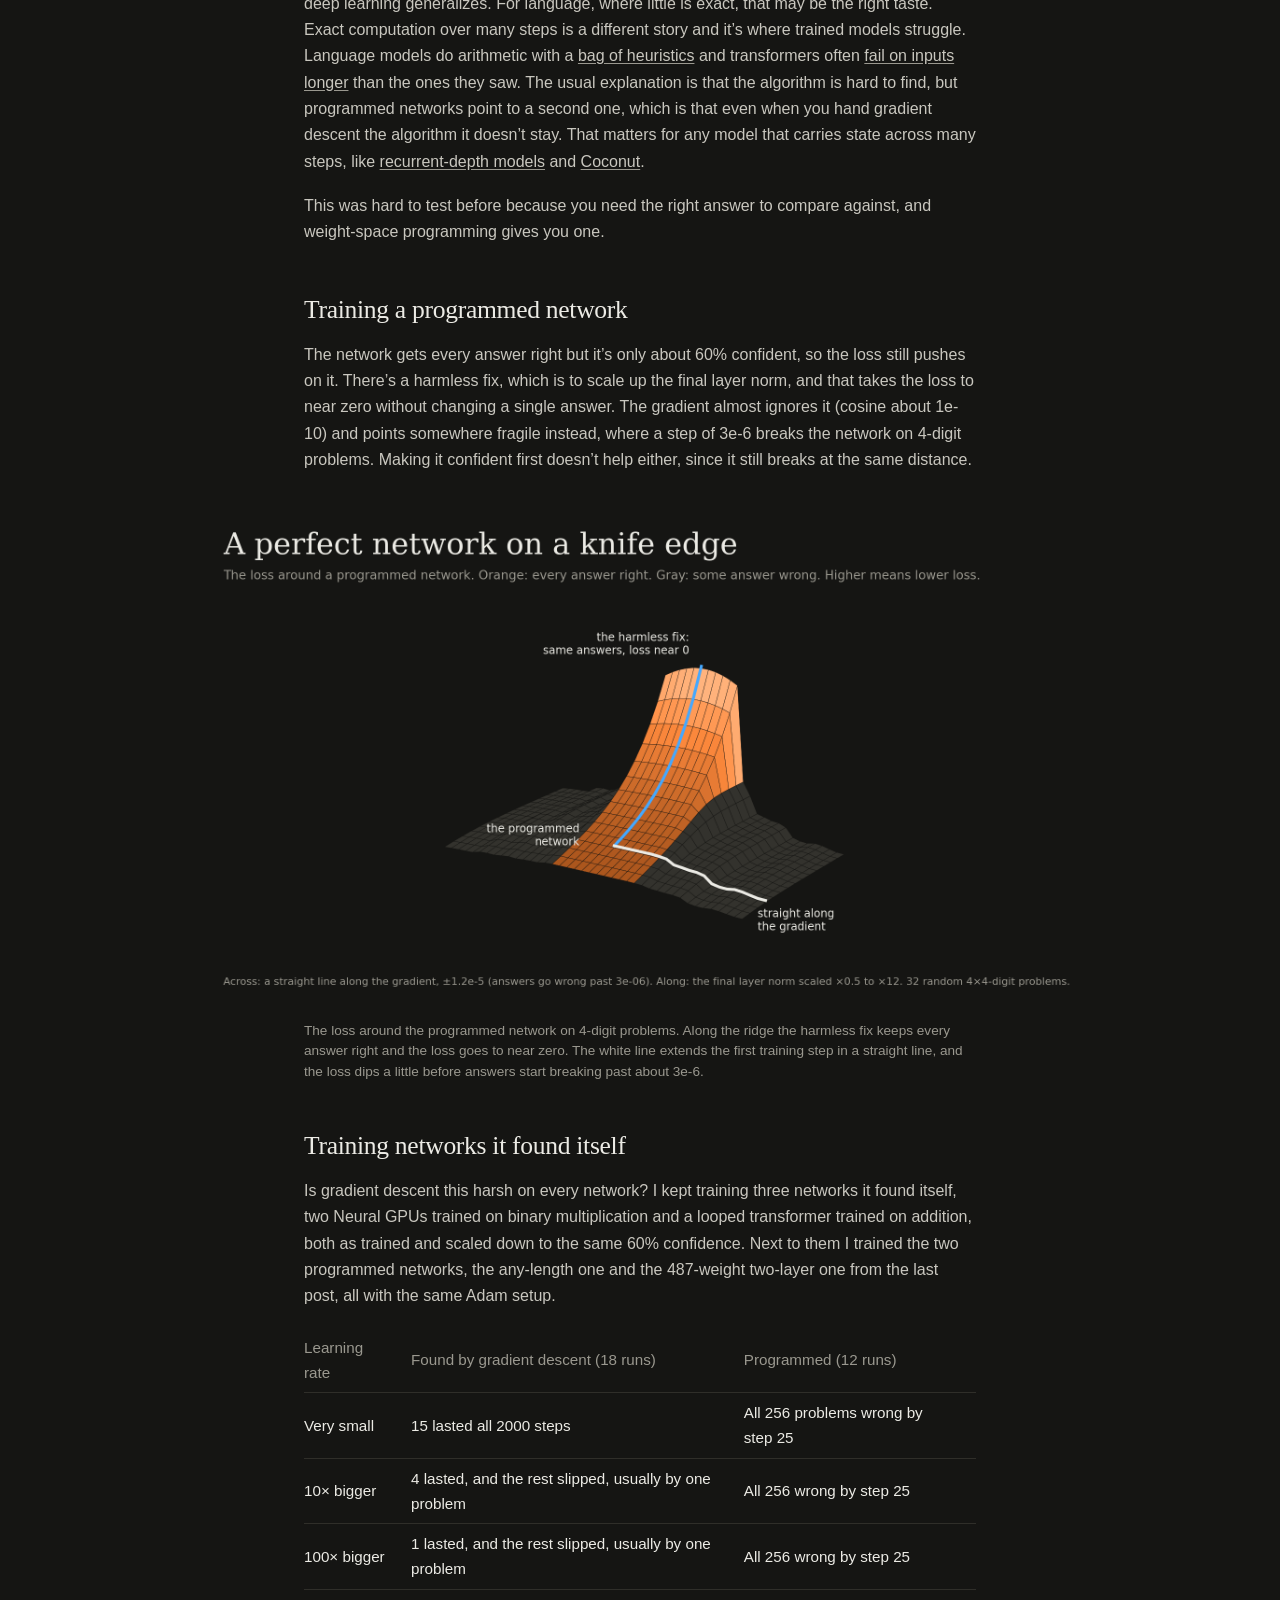
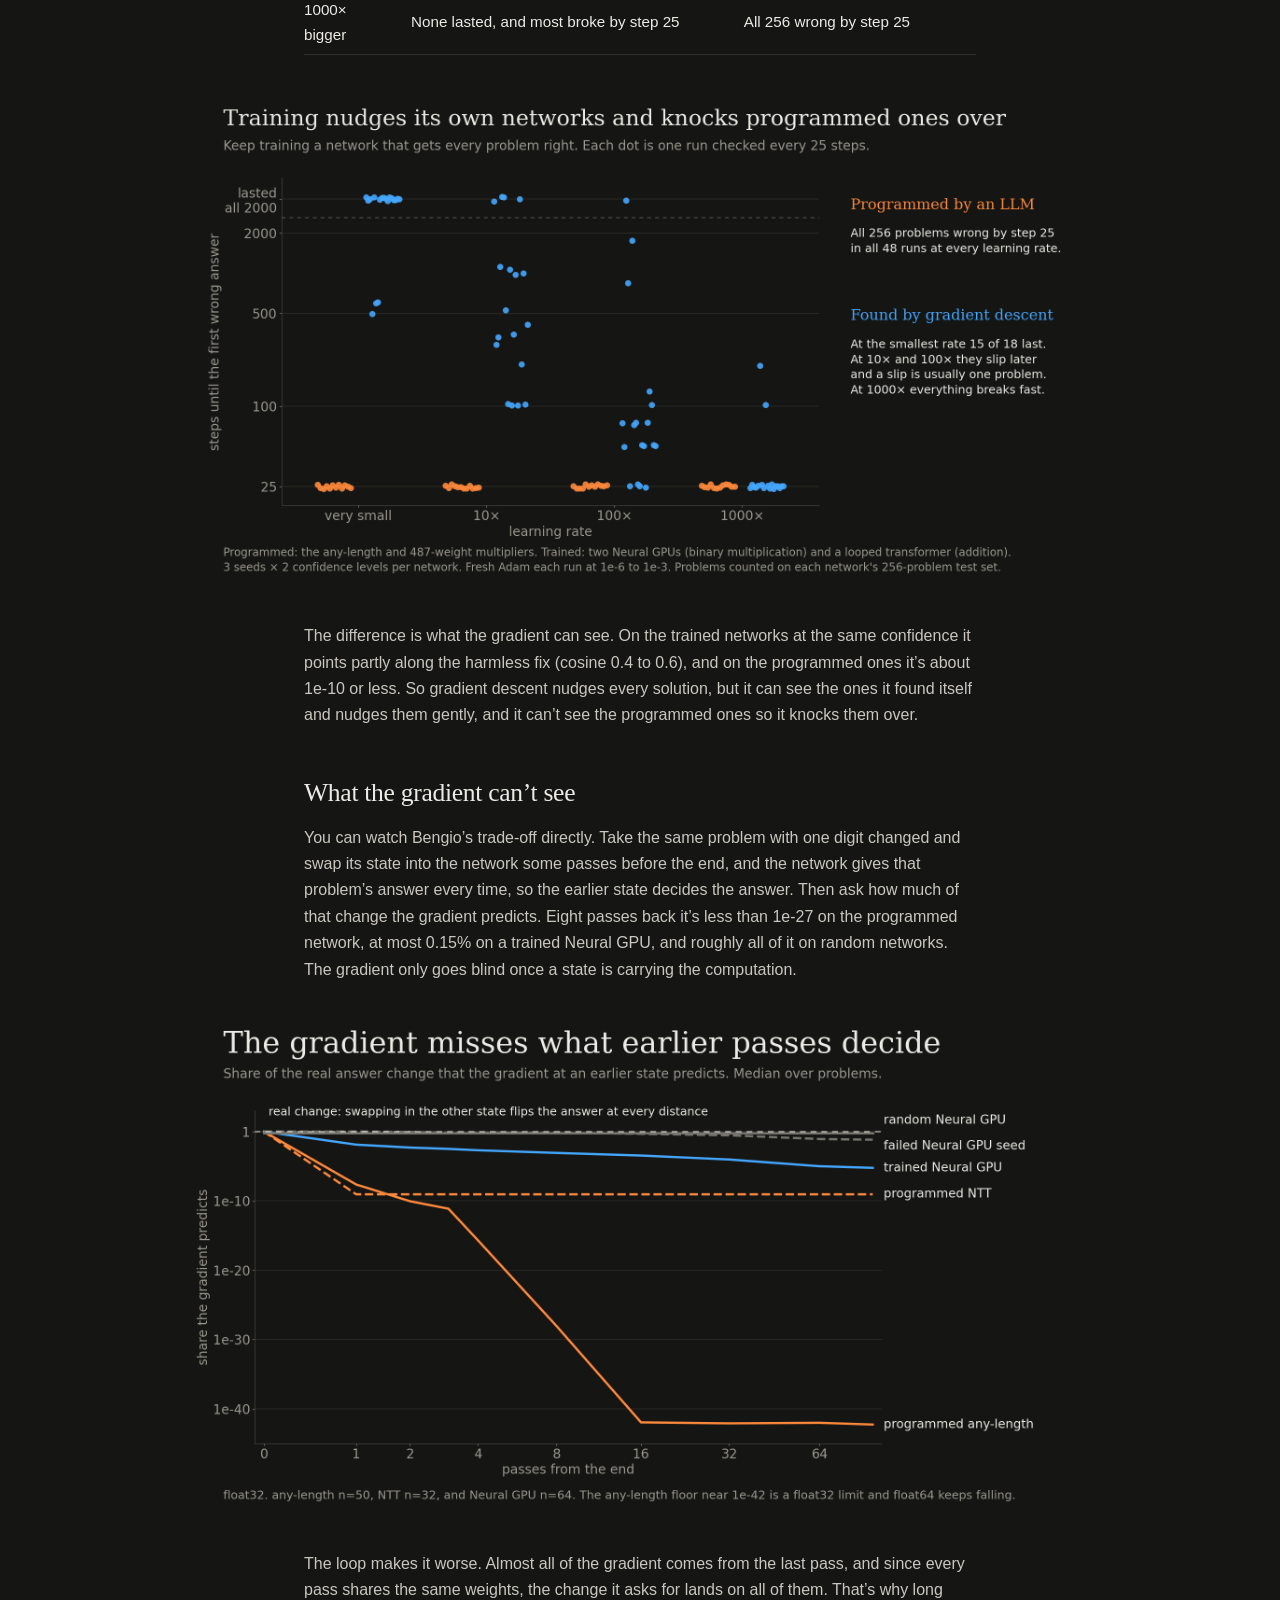
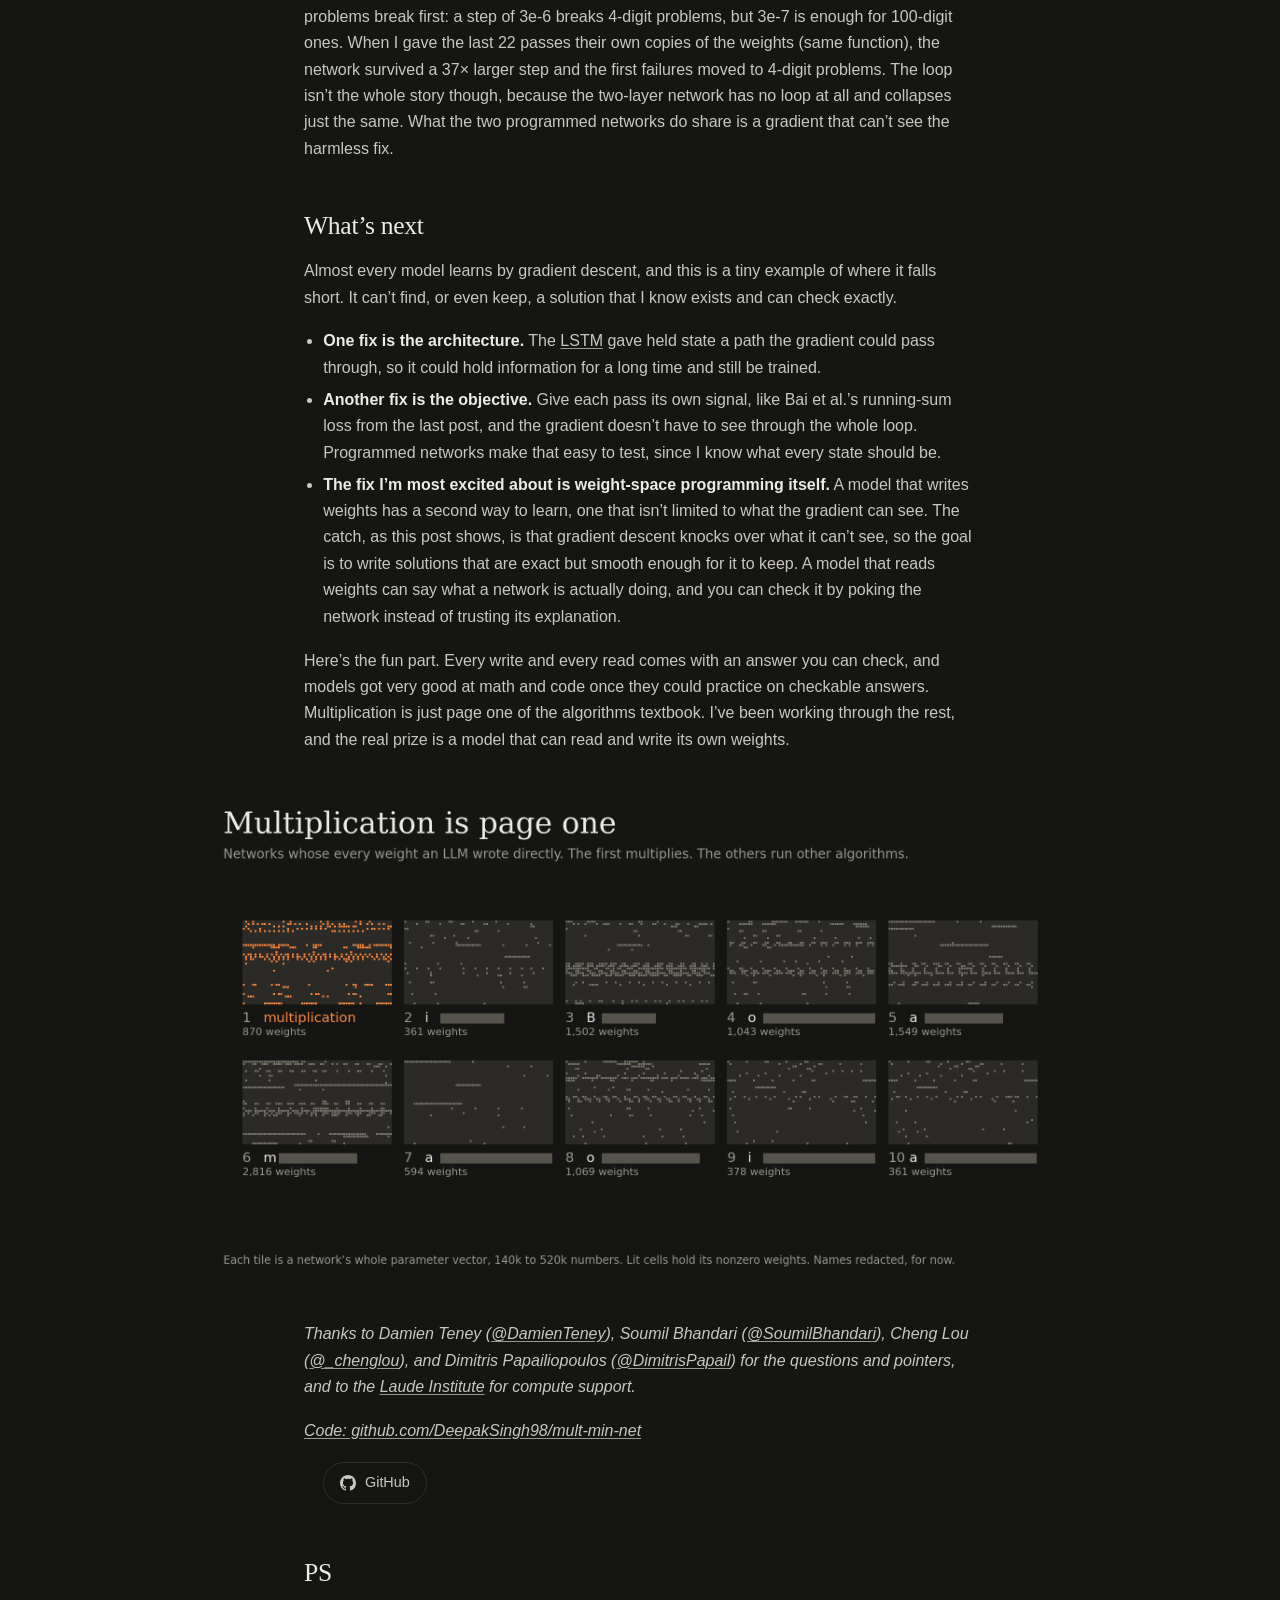
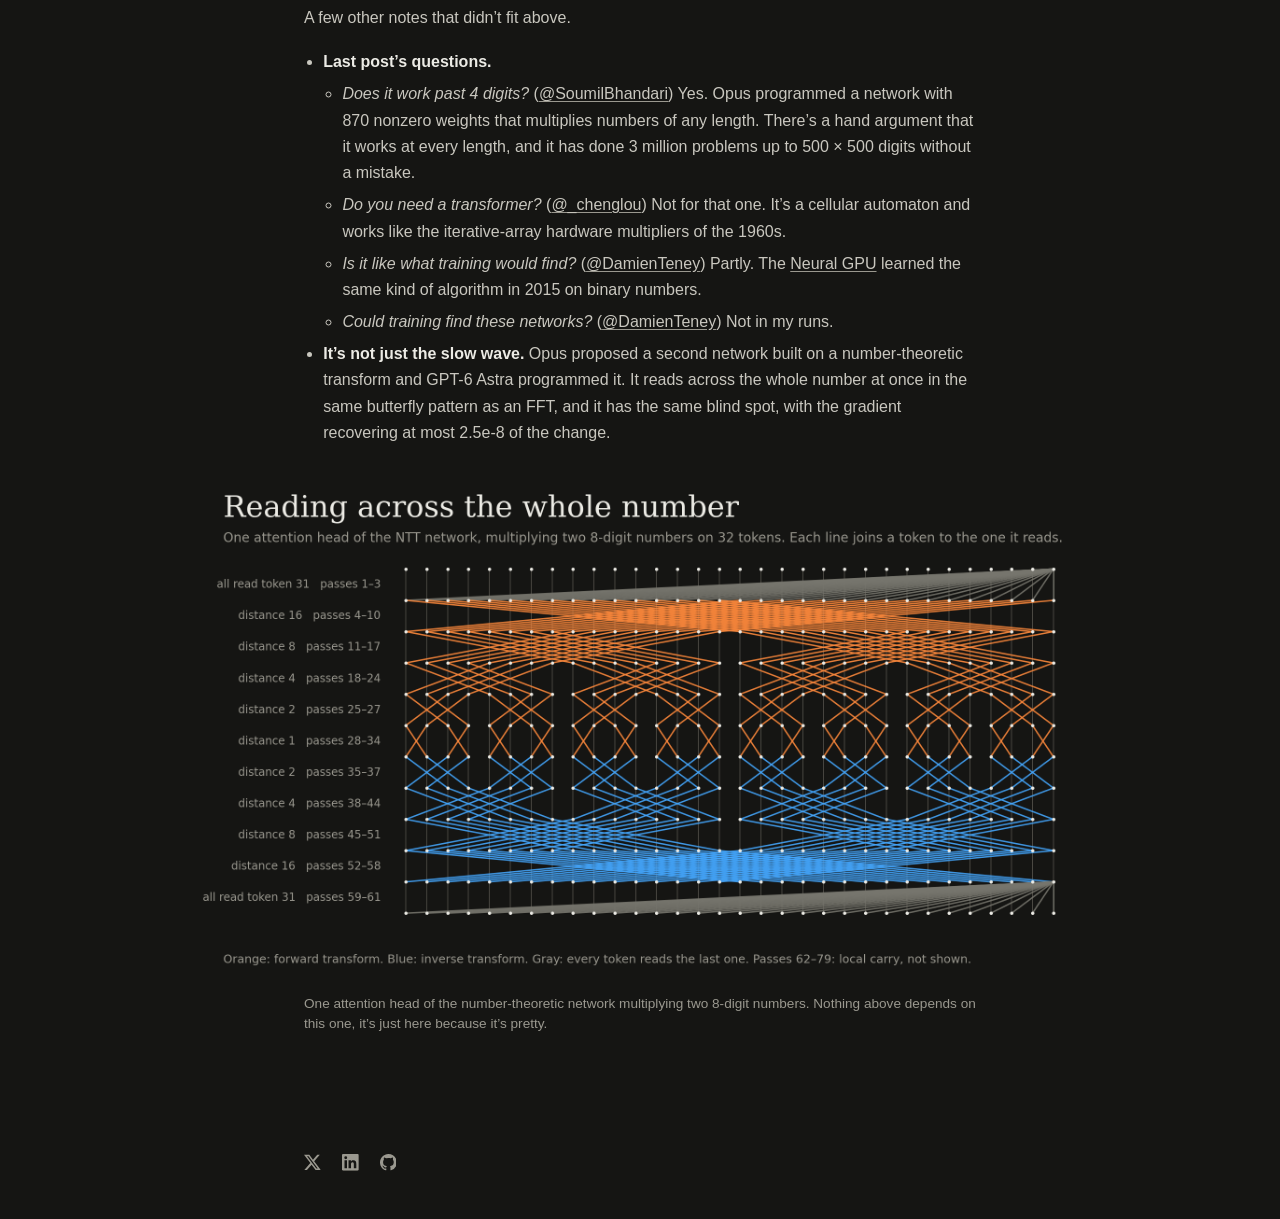
==== commit e40af6db: "Follow-up post: thank the Laude Institute for compute support Co-Authored-By: Claude Opus 5.5 <norep" ====
--- a/projects/journey-or-destination/index.html
+++ b/projects/journey-or-destination/index.html
@@ -95,7 +95,7 @@
         <img src="followup_teaser.png" width="1920" height="1080" alt="Multiplication is page one: the multiplier's weights next to nine other programmed networks with their names redacted" loading="lazy">
       </figure>
 
-      <p><em>Thanks to Damien Teney (<a href="https://x.com/DamienTeney">@DamienTeney</a>), Soumil Bhandari (<a href="https://x.com/SoumilBhandari">@SoumilBhandari</a>), Cheng Lou (<a href="https://x.com/_chenglou">@_chenglou</a>), and Dimitris Papailiopoulos (<a href="https://x.com/DimitrisPapail">@DimitrisPapail</a>) for the questions and pointers.</em></p>
+      <p><em>Thanks to Damien Teney (<a href="https://x.com/DamienTeney">@DamienTeney</a>), Soumil Bhandari (<a href="https://x.com/SoumilBhandari">@SoumilBhandari</a>), Cheng Lou (<a href="https://x.com/_chenglou">@_chenglou</a>), and Dimitris Papailiopoulos (<a href="https://x.com/DimitrisPapail">@DimitrisPapail</a>) for the questions and pointers, and to the <a href="https://x.com/LaudeInstitute">Laude Institute</a> for compute support.</em></p>
 
       <p><em><a href="https://github.com/DeepakSingh98/mult-min-net/tree/main/followup">Code: github.com/DeepakSingh98/mult-min-net</a></em></p>
 
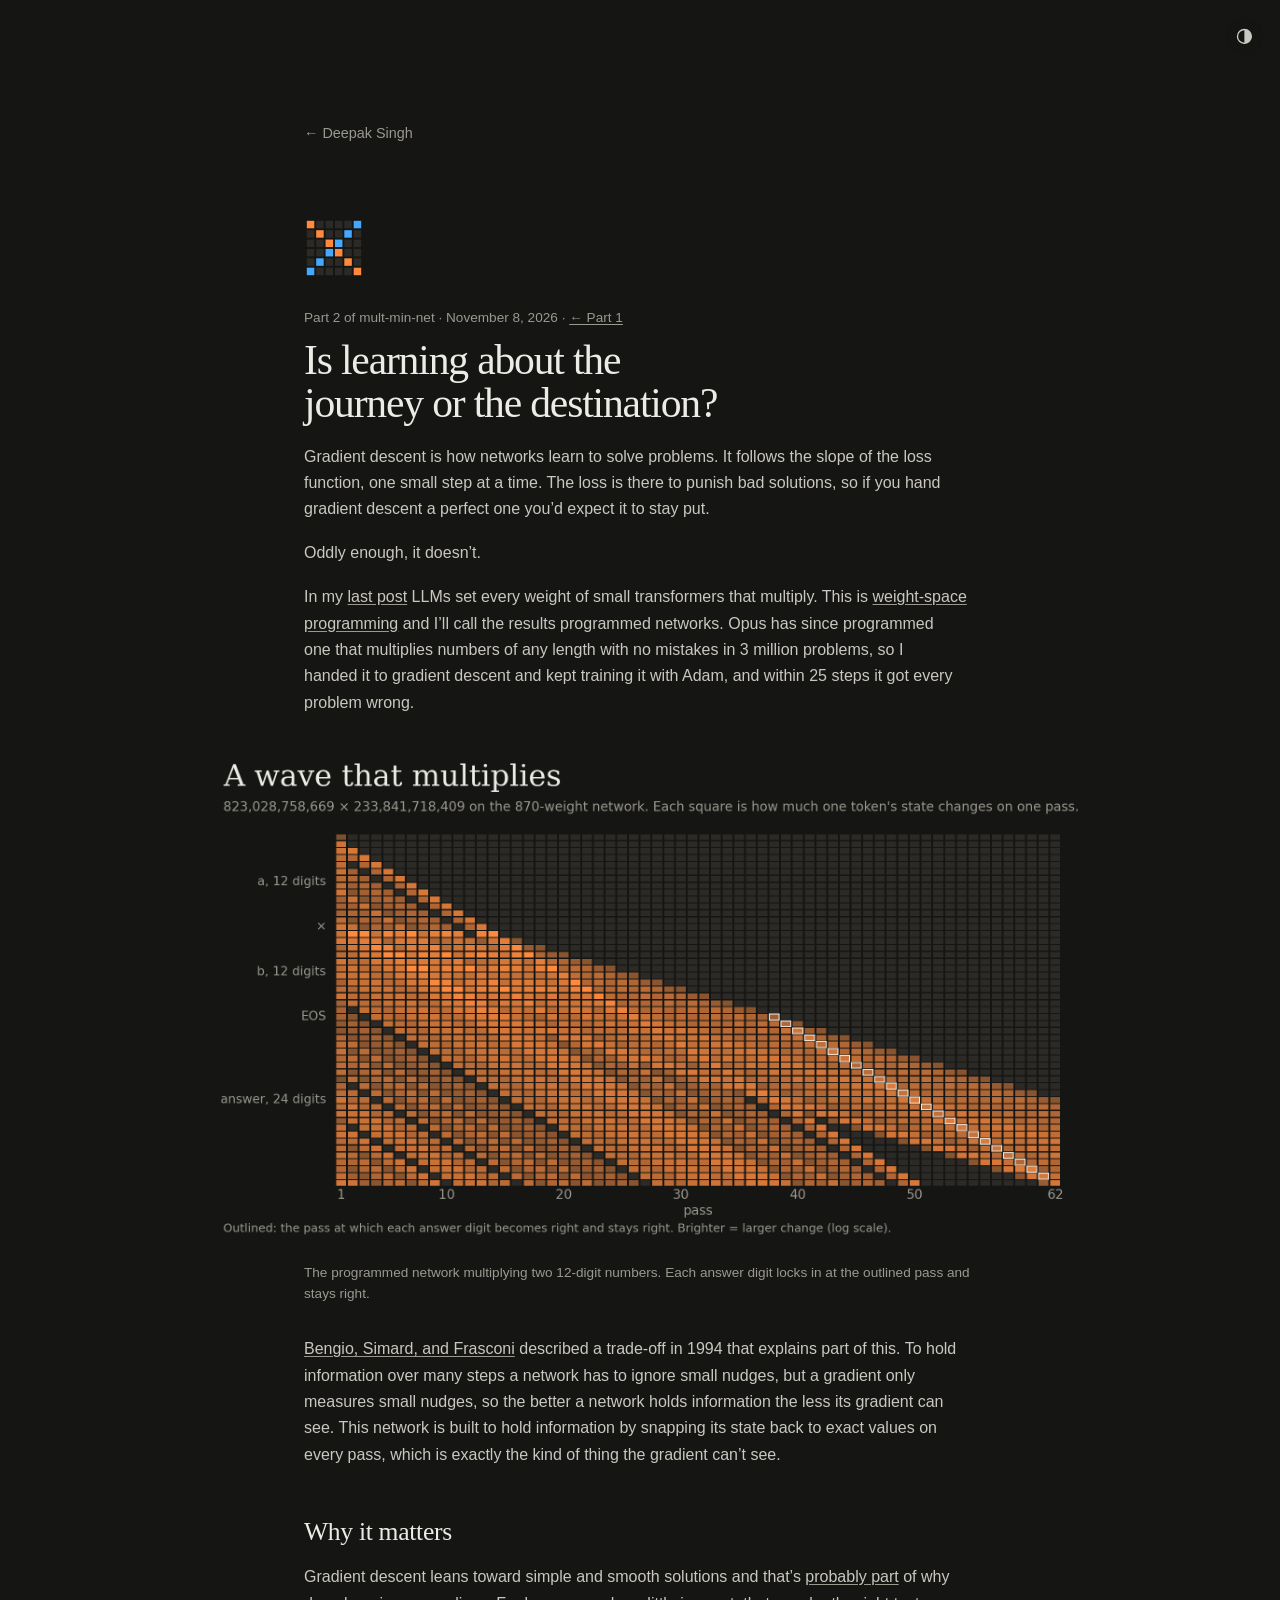
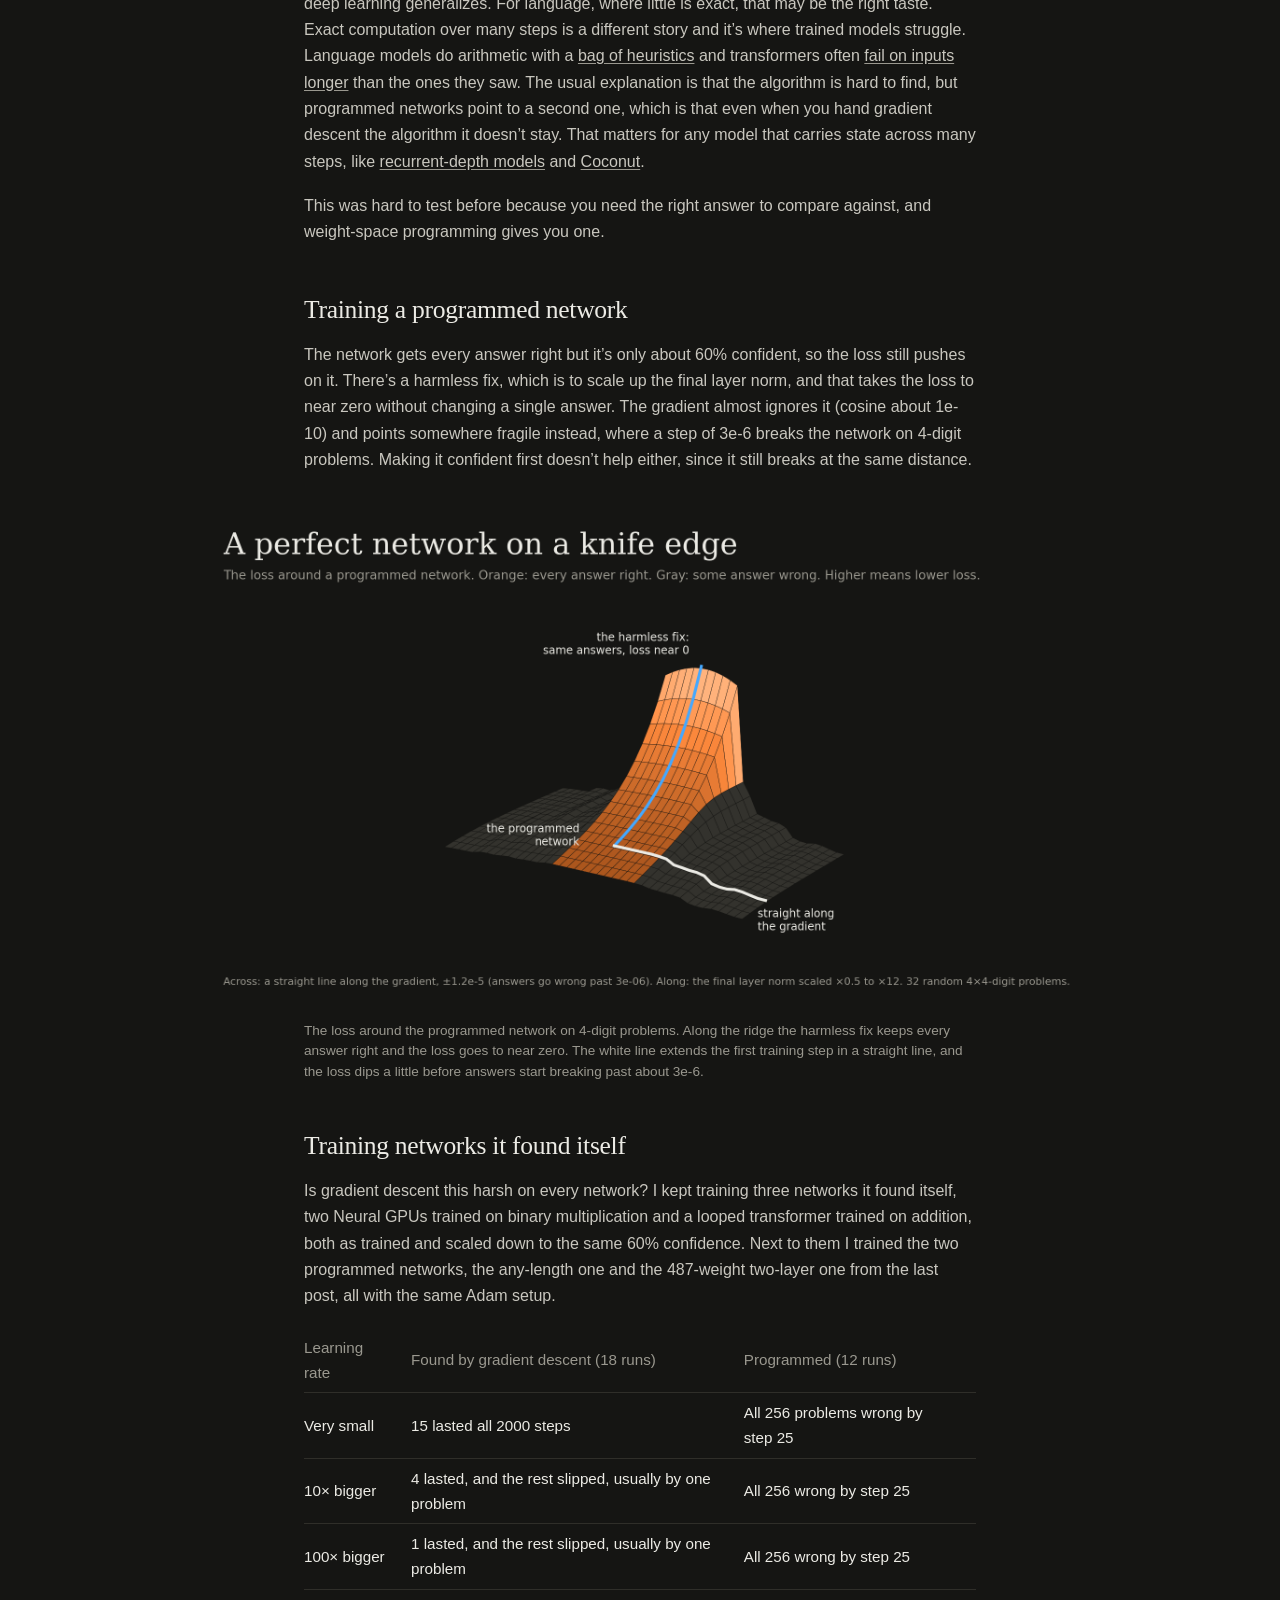
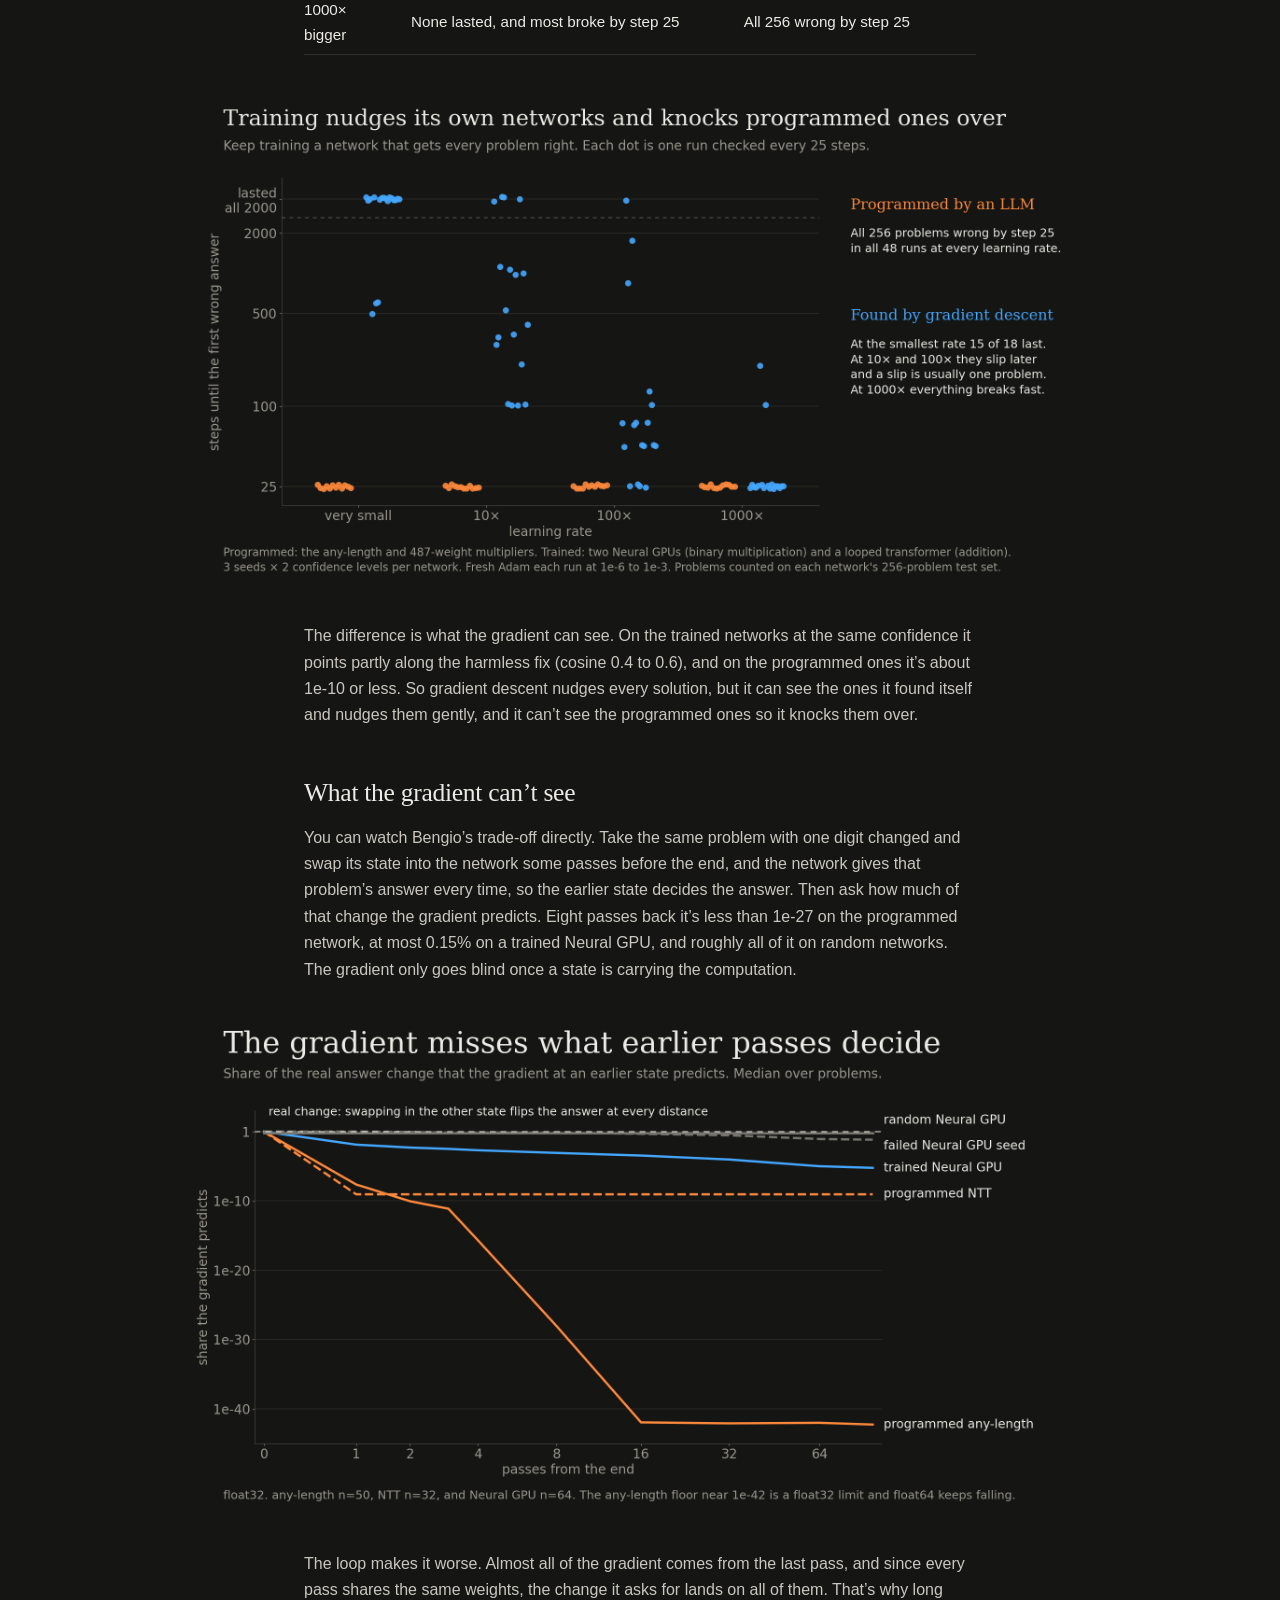
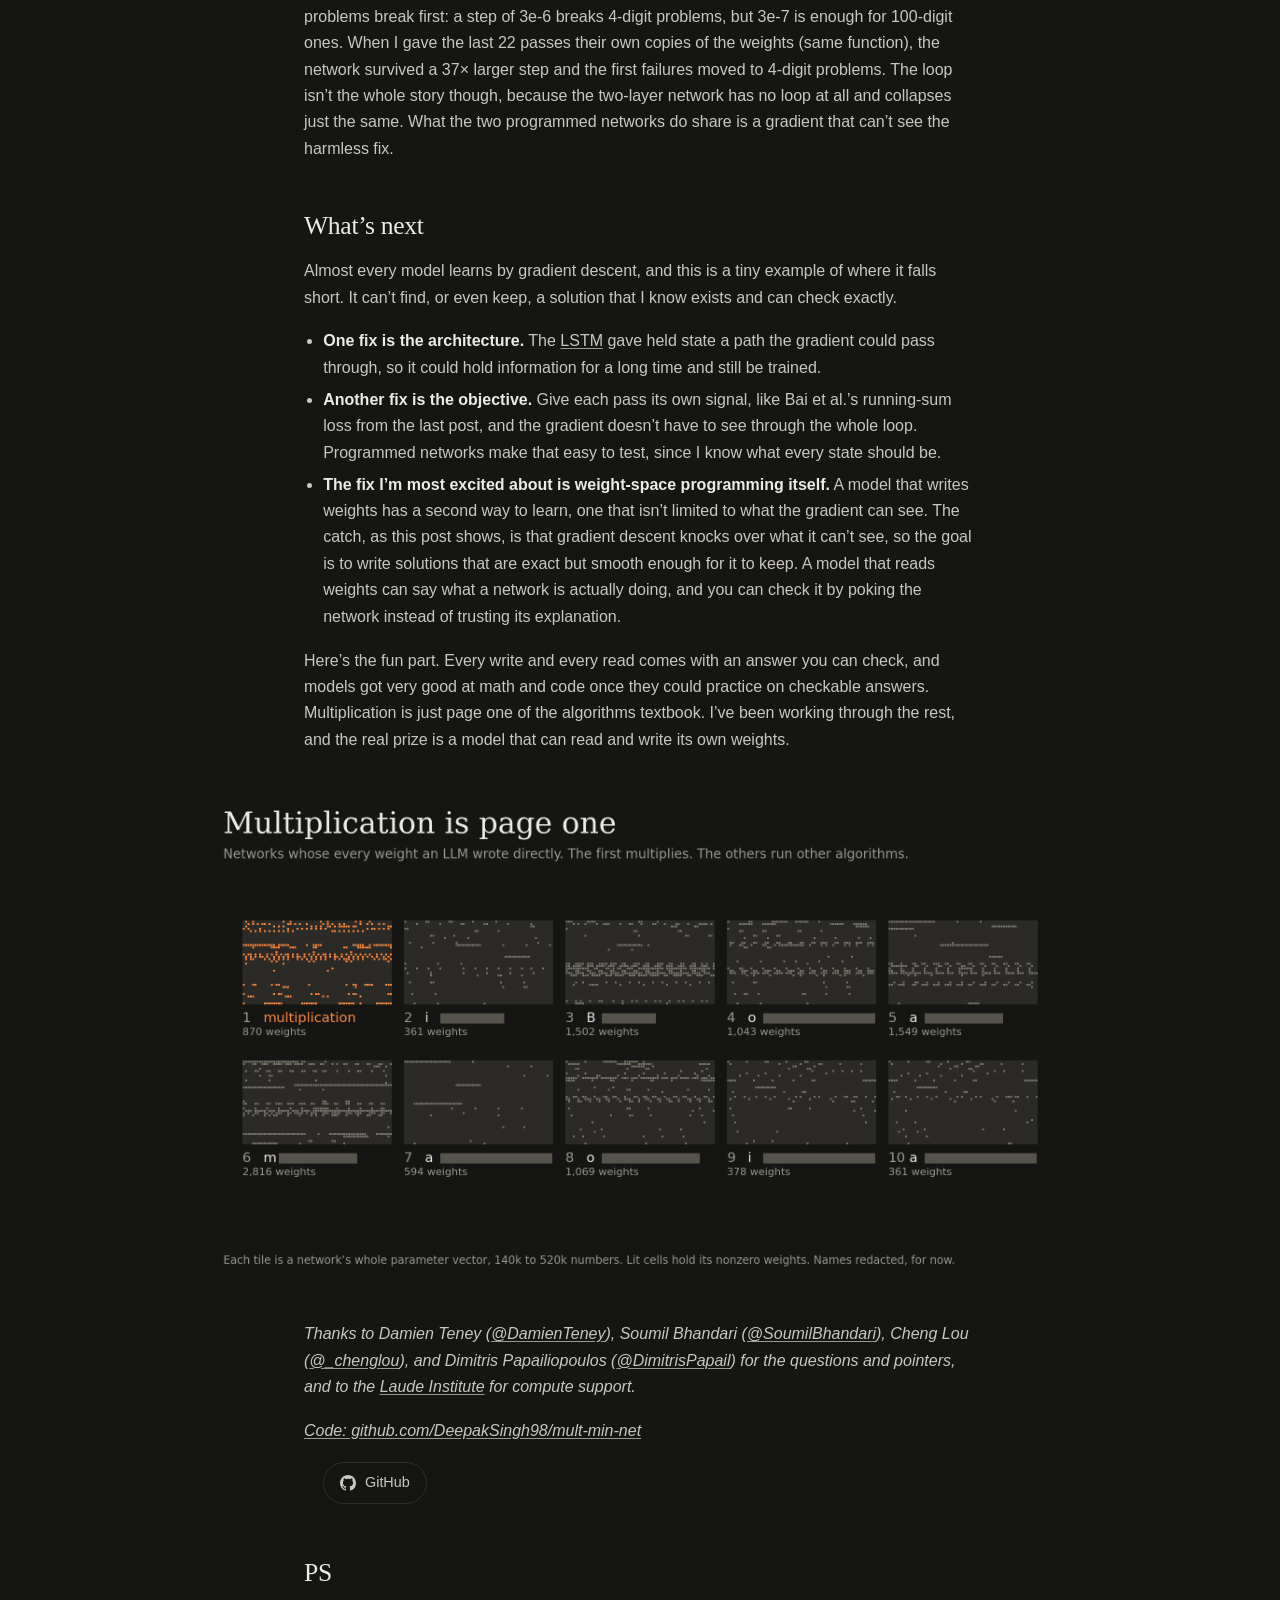
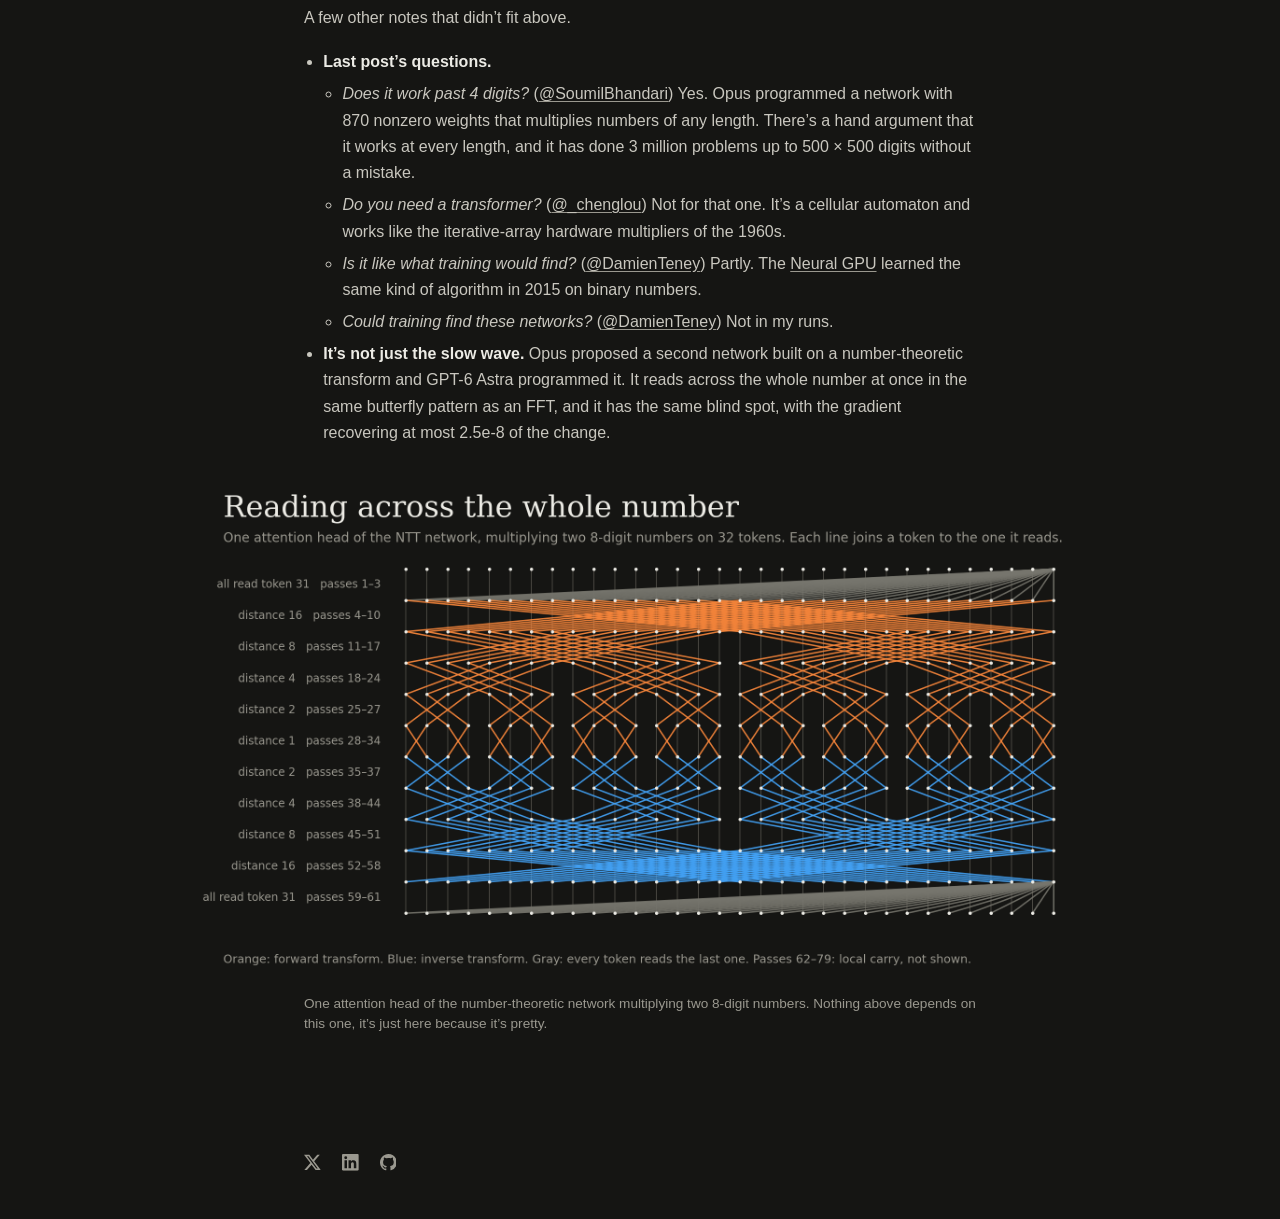
==== commit ff2d64ae: "Combine the two multiplication posts into one project, as Part 1 and Part 2 Co-Authored-By: Claude O" ====
--- a/projects/journey-or-destination/index.html
+++ b/projects/journey-or-destination/index.html
@@ -24,7 +24,7 @@
 
     <article class="detail post">
       <svg class="icon" aria-hidden="true"><use href="../../assets/icons.svg#mult"/></svg>
-      <p class="date">November 8, 2026</p>
+      <p class="date">Part 2 of mult-min-net · November 8, 2026 · <a href="../mult-min-net/">← Part 1</a></p>
       <h1>Is learning about the journey or the destination?</h1>
 
       <p>Gradient descent is how networks learn to solve problems. It follows the slope of the loss function, one small step at a time. The loss is there to punish bad solutions, so if you hand gradient descent a perfect one you’d expect it to stay put.</p>
--- a/assets/style.css
+++ b/assets/style.css
@@ -134,6 +134,19 @@
 .project .arrow { color: var(--accent); opacity: 0; transform: translateX(-5px); transition: opacity 0.18s ease, transform 0.18s ease; }
 .project:hover .arrow, .project:focus-visible .arrow { opacity: 1; transform: none; }
 .icon { display: block; width: 2.75rem; height: 2.75rem; color: var(--ink); }
+
+/* A project with several posts: the name sits above a list of parts. */
+.series { display: grid; grid-template-columns: 2.75rem 1fr; gap: 1.1rem; align-items: start; margin: 0 -0.8rem; padding: 0.7rem 0.8rem; }
+.series .name { display: block; font: 400 1.25rem/1.3 var(--serif); letter-spacing: -0.008em; }
+.series .desc { display: block; font-size: 0.9rem; line-height: 1.45; color: var(--mute); margin-top: 0.1rem; text-wrap: balance; }
+.parts { list-style: none; margin: 0.4rem -0.6rem 0; padding: 0; }
+.parts a { display: grid; grid-template-columns: 3.4rem 1fr auto; gap: 0.5rem; align-items: baseline; padding: 0.3rem 0.6rem; border-radius: 8px; text-decoration: none; transition: background-color 0.18s ease; }
+.parts a:hover { background: var(--wash); }
+.parts .part { font-size: 0.8rem; color: var(--mute); }
+.parts .title { font-size: 0.95rem; line-height: 1.4; color: var(--ink-2); }
+.parts a:hover .title { color: var(--ink); }
+.parts .arrow { color: var(--accent); opacity: 0; transform: translateX(-5px); transition: opacity 0.18s ease, transform 0.18s ease; }
+.parts a:hover .arrow, .parts a:focus-visible .arrow { opacity: 1; transform: none; }
 
 /* Project page */
 .back { display: inline-block; font-size: 0.9rem; color: var(--mute); text-decoration: none; margin-bottom: 4.5rem; transition: color 0.18s ease; }
@@ -167,6 +180,9 @@
 /* Long-form post on a project page */
 .post { max-width: var(--column); }
 .post .date { font-size: 0.85rem; color: var(--mute); margin: 0 0 0.6rem; }
+.post .date a { color: var(--mute); text-underline-offset: 0.15em; }
+.post .date a:hover { color: var(--ink); }
+.post .next { margin-top: 2.4rem; }
 .post h1 { font-size: 2.6rem; }
 .post h2 { margin: 3rem 0 1rem; }
 .post ul { margin: 0 0 1.1rem; padding-left: 1.2rem; color: var(--ink-2); }
@@ -202,7 +218,7 @@
   .about { margin-top: 2.6rem; }
   .work { margin-top: 3.5rem; }
   .projects { margin: -0.5rem 0; }
-  .project .arrow { display: none; }
+  .project .arrow, .parts .arrow { display: none; }
   .back { margin-bottom: 3.2rem; }
 }
 @media (prefers-reduced-motion: reduce) {
